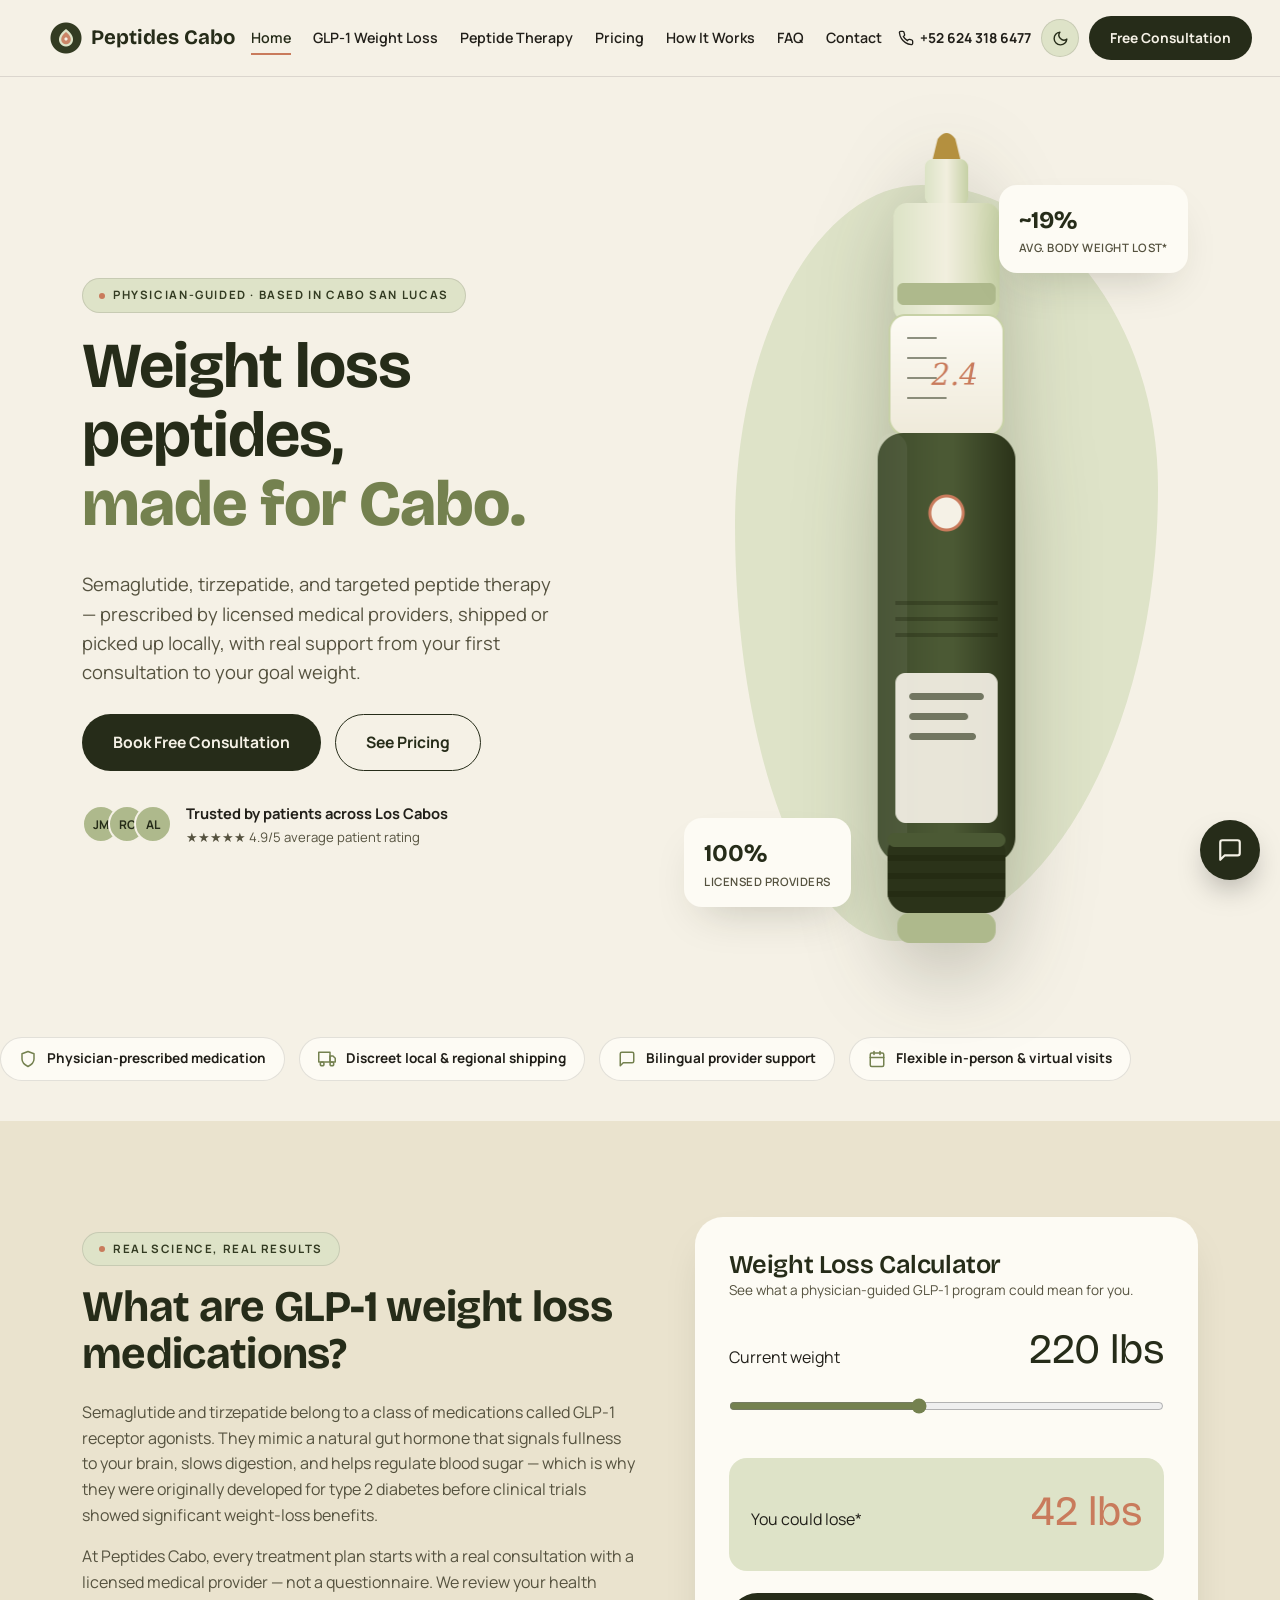
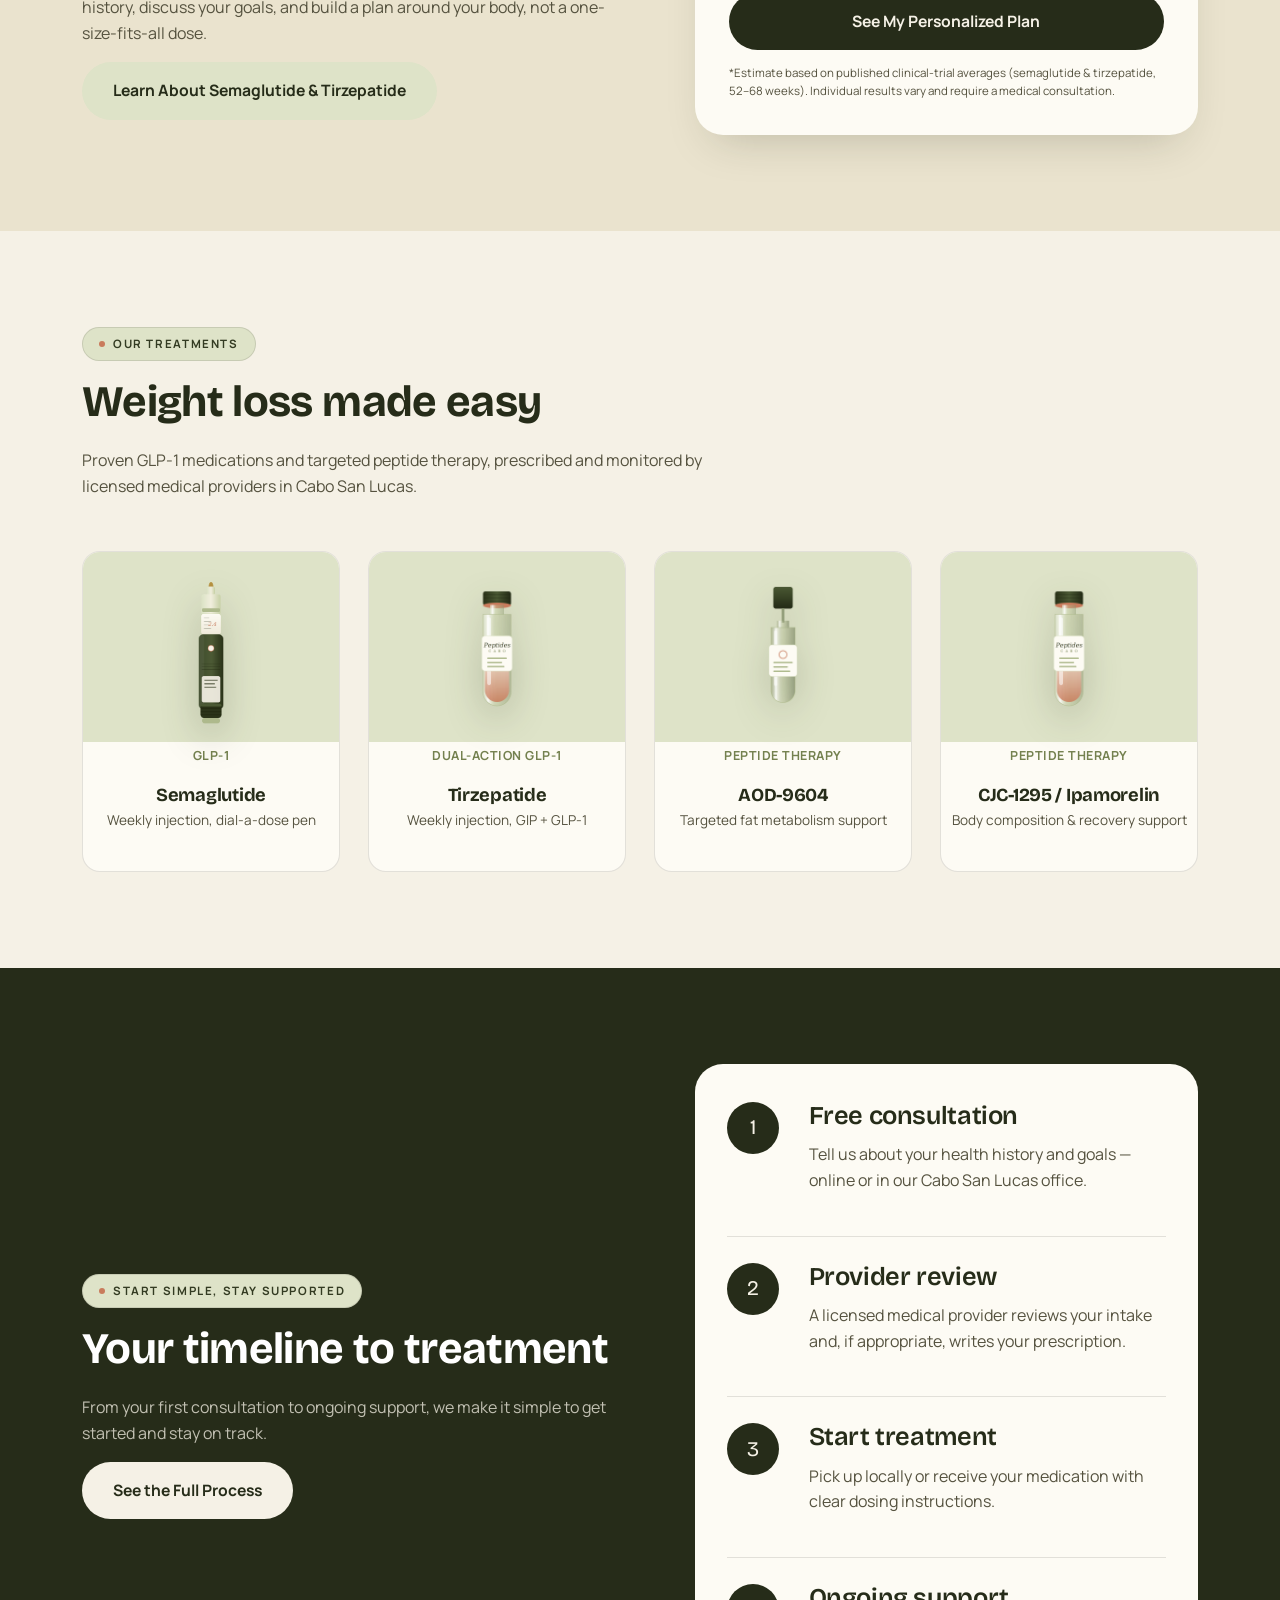
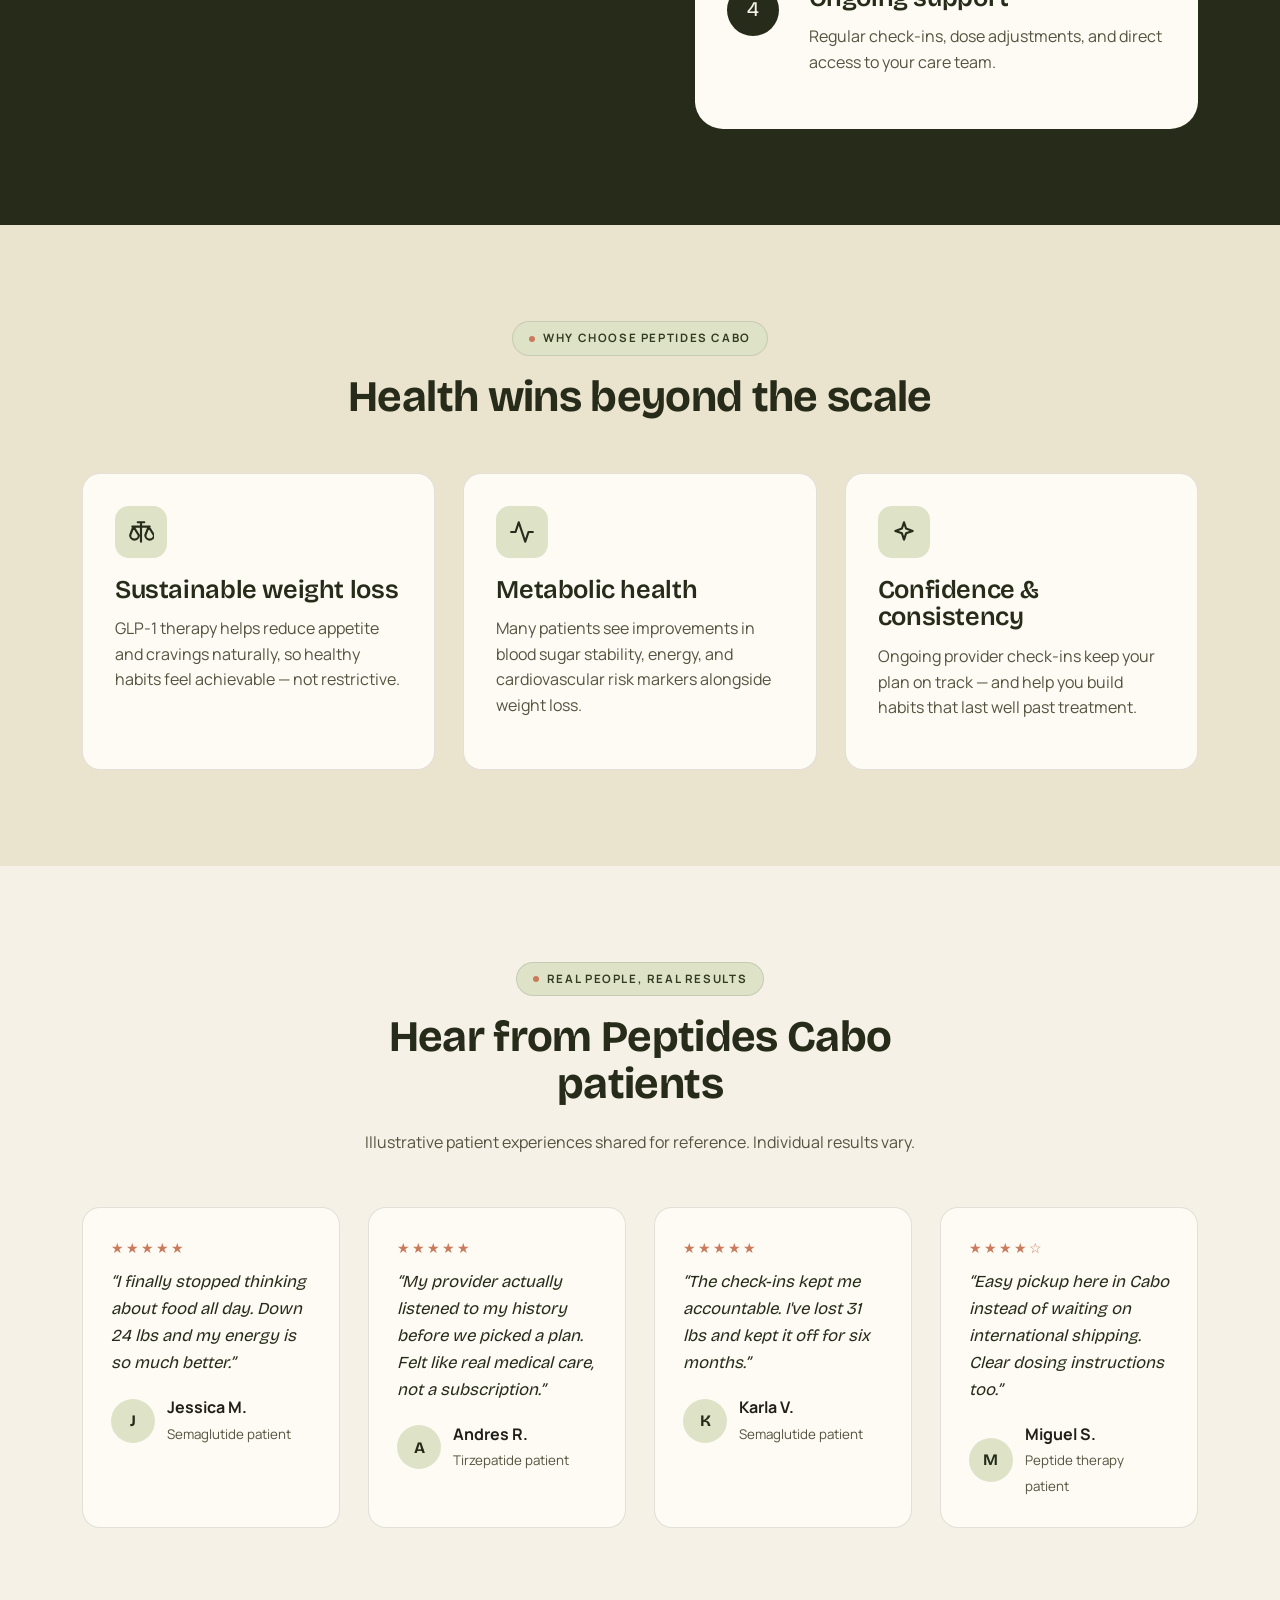
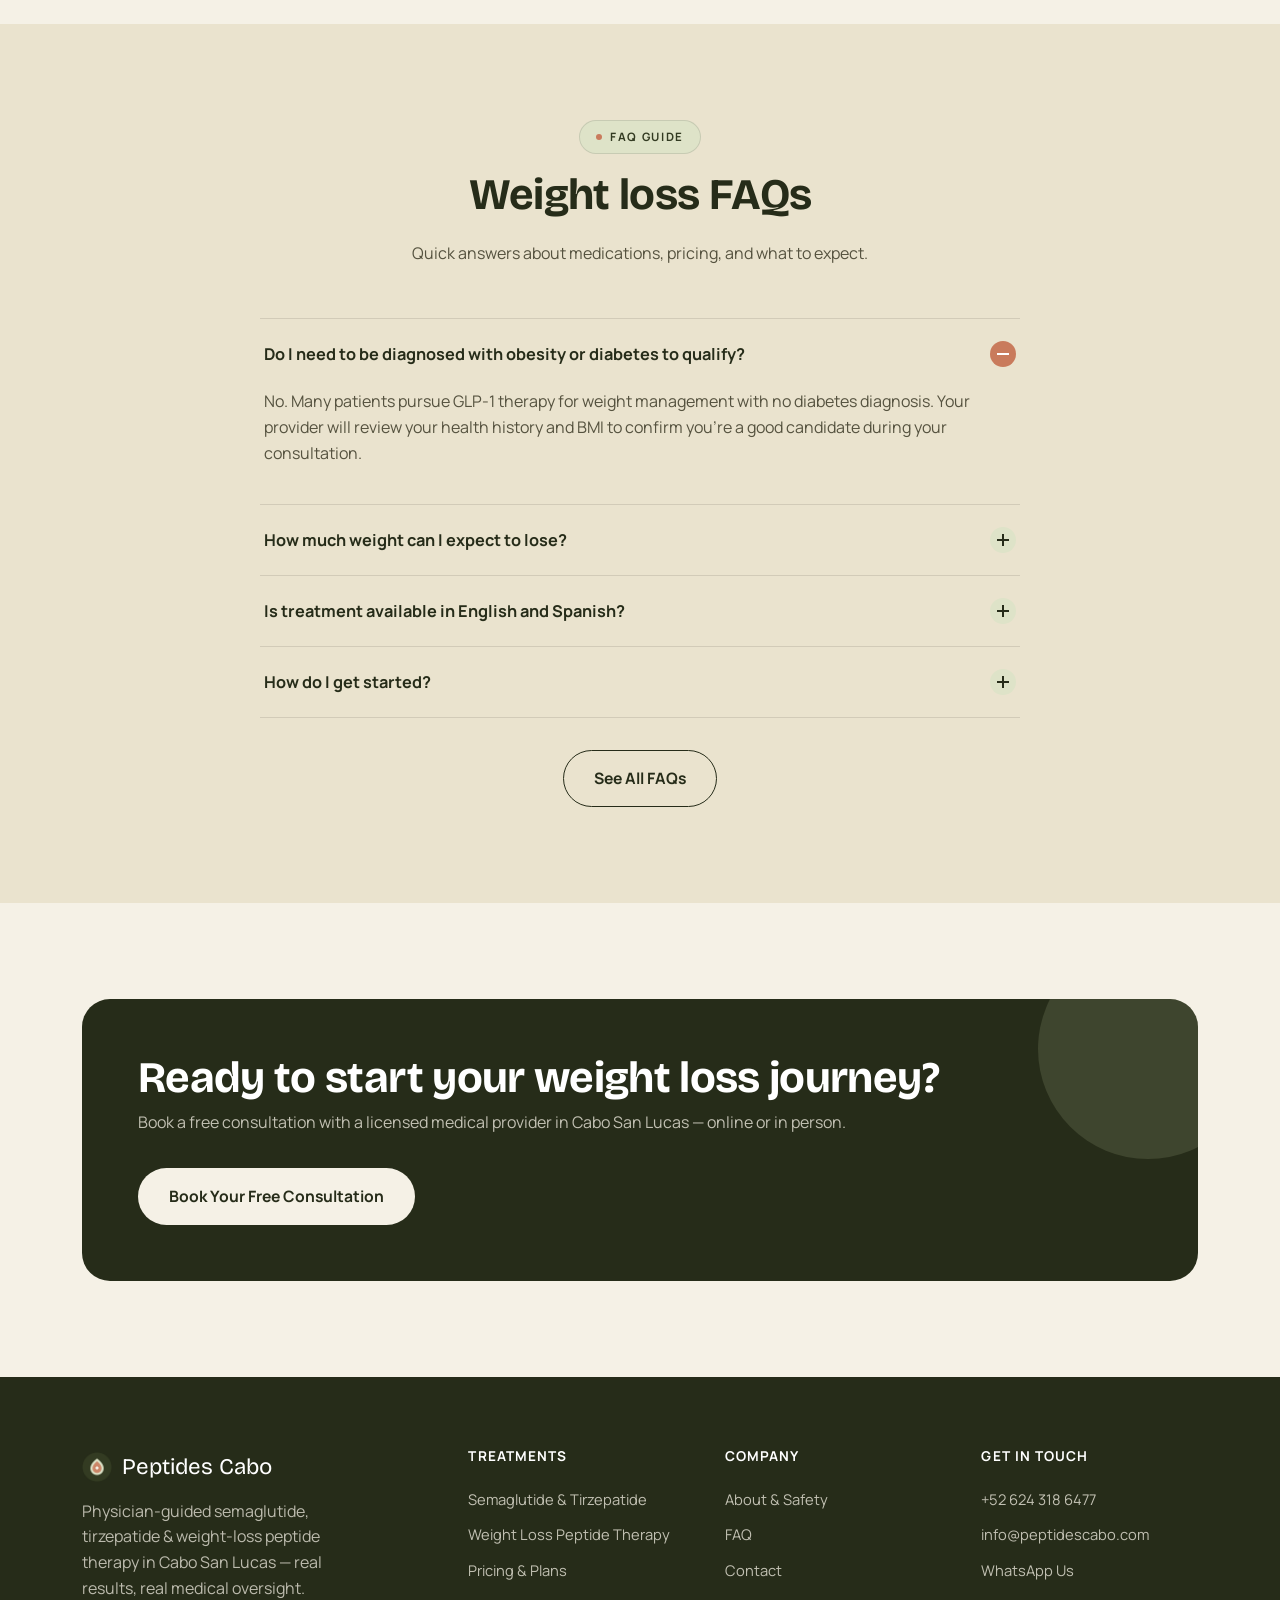
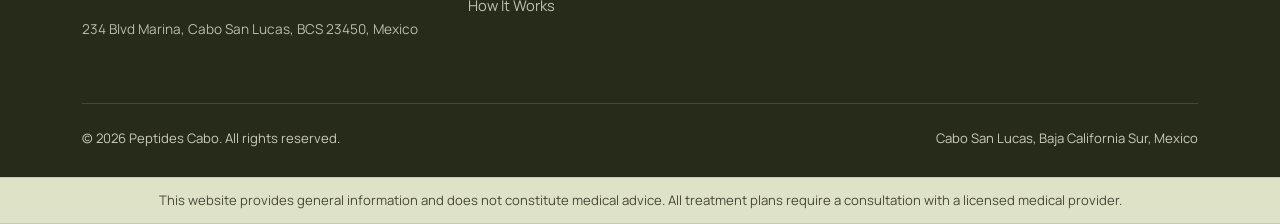
==== index.html @ 421dc3dc "Add static copy of peptidescabo.com Co-Authored-By: Claude Sonnet 5.5 <noreply@anthropic.com>" ====
<!DOCTYPE html>
<html lang="en">
<head>
<meta charset="UTF-8">
<meta name="viewport" content="width=device-width, initial-scale=1.0">
<script>(function(){try{var t=localStorage.getItem('pc-theme');if(!t){t=window.matchMedia('(prefers-color-scheme: dark)').matches?'dark':'light';}document.documentElement.setAttribute('data-theme',t);}catch(e){}})();</script>
<title>Semaglutide & Peptide Weight Loss in Cabo San Lucas | Peptides Cabo</title>
<meta name="description" content="Physician-guided semaglutide, tirzepatide & weight-loss peptide therapy in Cabo San Lucas, Mexico. Free consultation, licensed providers, local support.">
<link rel="canonical" href="https://peptidescabo.com/">
<meta name="robots" content="index, follow, max-image-preview:large">
<meta name="geo.region" content="MX-BCS">
<meta name="geo.placename" content="Cabo San Lucas">

<meta property="og:type" content="website">
<meta property="og:title" content="Semaglutide & Peptide Weight Loss in Cabo San Lucas | Peptides Cabo">
<meta property="og:description" content="Physician-guided semaglutide, tirzepatide & weight-loss peptide therapy in Cabo San Lucas, Mexico. Free consultation, licensed providers, local support.">
<meta property="og:url" content="https://peptidescabo.com/">
<meta property="og:site_name" content="Peptides Cabo">
<meta property="og:image" content="https://peptidescabo.com/assets/img/pen-semaglutide.png">
<meta property="og:locale" content="en_US">
<meta name="twitter:card" content="summary_large_image">
<meta name="twitter:title" content="Semaglutide & Peptide Weight Loss in Cabo San Lucas | Peptides Cabo">
<meta name="twitter:description" content="Physician-guided semaglutide, tirzepatide & weight-loss peptide therapy in Cabo San Lucas, Mexico. Free consultation, licensed providers, local support.">
<meta name="twitter:image" content="https://peptidescabo.com/assets/img/pen-semaglutide.png">

<link rel="icon" type="image/svg+xml" href="assets/img/favicon.svg">
<link rel="icon" type="image/png" sizes="32x32" href="assets/img/favicon-32.png">
<link rel="apple-touch-icon" href="assets/img/apple-touch-icon.png">
<link rel="manifest" href="site.webmanifest">

<link rel="preconnect" href="https://fonts.googleapis.com">
<link rel="preconnect" href="https://fonts.gstatic.com" crossorigin>
<link rel="stylesheet" href="assets/css/style.css">

<script type="application/ld+json">{
    "@context": "https://schema.org",
    "@type": "MedicalBusiness",
    "@id": "https://peptidescabo.com/#business",
    "name": "Peptides Cabo",
    "alternateName": "Peptides Cabo Weight Loss Clinic",
    "description": "Physician-guided semaglutide, tirzepatide and weight-loss peptide therapy in Cabo San Lucas, Baja California Sur, Mexico.",
    "url": "https://peptidescabo.com/",
    "logo": "https://peptidescabo.com/assets/img/logo-mark.png",
    "image": "https://peptidescabo.com/assets/img/logo-mark.png",
    "telephone": "+526243186477",
    "email": "info@peptidescabo.com",
    "priceRange": "$$",
    "medicalSpecialty": "Bariatrics",
    "address": {
      "@type": "PostalAddress",
      "streetAddress": "234 Blvd Marina",
      "addressLocality": "Cabo San Lucas",
      "addressRegion": "BCS",
      "postalCode": "23450",
      "addressCountry": "MX"
    },
    "areaServed": [
      {"@type":"City","name":"Cabo San Lucas"},
      {"@type":"City","name":"San José del Cabo"},
      {"@type":"AdministrativeArea","name":"Los Cabos"},
      {"@type":"AdministrativeArea","name":"Baja California Sur"}
    ],
    "openingHoursSpecification": [{
      "@type": "OpeningHoursSpecification",
      "dayOfWeek": ["Monday","Tuesday","Wednesday","Thursday","Friday"],
      "opens": "09:00",
      "closes": "18:00"
    },{
      "@type": "OpeningHoursSpecification",
      "dayOfWeek": ["Saturday"],
      "opens": "09:00",
      "closes": "14:00"
    }]
  }</script>
<script type="application/ld+json">{"@context":"https://schema.org","@type":"BreadcrumbList","itemListElement":[{"@type":"ListItem","position":1,"name":"Home","item":"https://peptidescabo.com/"}]}</script>
<noscript><style>.reveal{opacity:1 !important; transform:none !important;}</style></noscript>
</head>
<body>
<header class="nav">
  <div class="container nav-row">
    <a href="index.html" class="brand">
      <img src="assets/img/logo-mark.png" alt="Peptides Cabo logo" class="brand-mark">
      Peptides Cabo
    </a>
    <nav class="nav-links" id="navLinks">
      <a href="index.html" class="active">Home</a>
<a href="semaglutide-tirzepatide.html">GLP-1 Weight Loss</a>
<a href="peptide-therapy.html">Peptide Therapy</a>
<a href="pricing.html">Pricing</a>
<a href="how-it-works.html">How It Works</a>
<a href="faq.html">FAQ</a>
<a href="contact.html">Contact</a>
      <a href="contact.html" class="btn btn-primary nav-links-cta">Free Consultation</a>
    </nav>
    <div class="nav-cta">
      <a href="tel:+526243186477" class="nav-phone">
        <svg width="16" height="16" viewBox="0 0 24 24" fill="none" stroke="currentColor" stroke-width="2"><path d="M22 16.92v3a2 2 0 0 1-2.18 2 19.79 19.79 0 0 1-8.63-3.07 19.5 19.5 0 0 1-6-6 19.79 19.79 0 0 1-3.07-8.67A2 2 0 0 1 4.11 2h3a2 2 0 0 1 2 1.72c.127.96.361 1.903.7 2.81a2 2 0 0 1-.45 2.11L8.09 9.91a16 16 0 0 0 6 6l1.27-1.27a2 2 0 0 1 2.11-.45c.907.339 1.85.573 2.81.7A2 2 0 0 1 22 16.92z"/></svg>
        <span class="nav-phone-text">+52 624 318 6477</span>
      </a>
      <button class="theme-toggle" id="themeToggle" aria-label="Toggle dark mode" type="button">
        <svg class="icon-moon" viewBox="0 0 24 24" fill="none" stroke="currentColor" stroke-width="2" stroke-linecap="round" stroke-linejoin="round"><path d="M21 12.79A9 9 0 1 1 11.21 3 7 7 0 0 0 21 12.79z"/></svg>
        <svg class="icon-sun" viewBox="0 0 24 24" fill="none" stroke="currentColor" stroke-width="2" stroke-linecap="round" stroke-linejoin="round"><circle cx="12" cy="12" r="4"/><path d="M12 2v2M12 20v2M4.93 4.93l1.41 1.41M17.66 17.66l1.41 1.41M2 12h2M20 12h2M6.34 17.66l-1.41 1.41M19.07 4.93l-1.41 1.41"/></svg>
      </button>
      <a href="contact.html" class="btn btn-primary btn-sm">Free Consultation</a>
      <button class="nav-toggle" id="navToggle" aria-label="Toggle menu">
        <svg viewBox="0 0 24 24" fill="none" stroke="currentColor" stroke-width="2"><line x1="4" y1="7" x2="20" y2="7"/><line x1="4" y1="12" x2="20" y2="12"/><line x1="4" y1="17" x2="20" y2="17"/></svg>
      </button>
    </div>
  </div>
</header>
<main>

<section class="hero">
  <div class="container hero-grid">
    <div class="hero-copy reveal in">
      <span class="eyebrow">Physician-Guided &middot; Based in Cabo San Lucas</span>
      <h1>Weight loss peptides,<br><span class="italic-accent">made for Cabo.</span></h1>
      <p class="lead">Semaglutide, tirzepatide, and targeted peptide therapy — prescribed by licensed medical providers, shipped or picked up locally, with real support from your first consultation to your goal weight.</p>
      <div class="hero-ctas">
        <a href="contact.html" class="btn btn-primary">Book Free Consultation</a>
        <a href="pricing.html" class="btn btn-outline">See Pricing</a>
      </div>
      <div class="hero-trust">
        <div class="avatar-stack">
          <span>JM</span><span>RC</span><span>AL</span>
        </div>
        <div>
          <strong>Trusted by patients across Los Cabos</strong>
          <small>★★★★★ 4.9/5 average patient rating</small>
        </div>
      </div>
    </div>
    <div class="hero-visual reveal in">
      <div class="blob"></div>
      <img src="assets/img/pen-semaglutide.png" alt="Semaglutide injection pen prescribed by Peptides Cabo in Cabo San Lucas" width="420" height="860">
      <div class="floating-card card-a">
        <div>
          <div class="fc-num">~19%</div>
          <div class="fc-label">Avg. Body Weight Lost*</div>
        </div>
      </div>
      <div class="floating-card card-b">
        <div>
          <div class="fc-num">100%</div>
          <div class="fc-label">Licensed Providers</div>
        </div>
      </div>
    </div>
  </div>
  <div class="badge-row"><div class="badge-chip"><svg viewBox="0 0 24 24" fill="none" stroke="currentColor" stroke-width="2" stroke-linecap="round" stroke-linejoin="round"><path d="M12 22s8-4 8-10V5l-8-3-8 3v7c0 6 8 10 8 10z"/></svg><span>Physician-prescribed medication</span></div>
<div class="badge-chip"><svg viewBox="0 0 24 24" fill="none" stroke="currentColor" stroke-width="2" stroke-linecap="round" stroke-linejoin="round"><rect x="1" y="3" width="15" height="13"/><path d="M16 8h4l3 3v5h-7V8z"/><circle cx="5.5" cy="18.5" r="2.5"/><circle cx="18.5" cy="18.5" r="2.5"/></svg><span>Discreet local &amp; regional shipping</span></div>
<div class="badge-chip"><svg viewBox="0 0 24 24" fill="none" stroke="currentColor" stroke-width="2" stroke-linecap="round" stroke-linejoin="round"><path d="M21 15a2 2 0 0 1-2 2H7l-4 4V5a2 2 0 0 1 2-2h14a2 2 0 0 1 2 2z"/></svg><span>Bilingual provider support</span></div>
<div class="badge-chip"><svg viewBox="0 0 24 24" fill="none" stroke="currentColor" stroke-width="2" stroke-linecap="round" stroke-linejoin="round"><rect x="3" y="4" width="18" height="18" rx="2"/><line x1="16" y1="2" x2="16" y2="6"/><line x1="8" y1="2" x2="8" y2="6"/><line x1="3" y1="10" x2="21" y2="10"/></svg><span>Flexible in-person &amp; virtual visits</span></div></div>
</section>

<section class="section-pad section-alt">
  <div class="container hero-grid">
    <div class="reveal">
      <span class="eyebrow">Real Science, Real Results</span>
      <h2>What are GLP-1 weight loss medications?</h2>
      <p>Semaglutide and tirzepatide belong to a class of medications called GLP-1 receptor agonists. They mimic a natural gut hormone that signals fullness to your brain, slows digestion, and helps regulate blood sugar — which is why they were originally developed for type 2 diabetes before clinical trials showed significant weight-loss benefits.</p>
      <p>At Peptides Cabo, every treatment plan starts with a real consultation with a licensed medical provider — not a questionnaire. We review your health history, discuss your goals, and build a plan around your body, not a one-size-fits-all dose.</p>
      <a href="semaglutide-tirzepatide.html" class="btn btn-ghost">Learn About Semaglutide &amp; Tirzepatide</a>
    </div>
    <div class="calc-card reveal">
      <h3 style="margin-bottom:2px;">Weight Loss Calculator</h3>
      <p style="font-size:0.85rem;">See what a physician-guided GLP-1 program could mean for you.</p>
      <div class="calc-row"><span>Current weight</span><span class="num"><span id="calcWeightOut">220</span> lbs</span></div>
      <input type="range" id="calcWeight" min="120" max="350" value="220">
      <div class="calc-result">
        <div class="calc-row"><span>You could lose*</span><span class="num"><span id="calcLossOut">42</span> lbs</span></div>
      </div>
      <a href="contact.html" class="btn btn-primary btn-block">See My Personalized Plan</a>
      <p style="font-size:0.72rem; margin-top:14px; margin-bottom:0;">*Estimate based on published clinical-trial averages (semaglutide &amp; tirzepatide, 52&ndash;68 weeks). Individual results vary and require a medical consultation.</p>
    </div>
  </div>
</section>

<section class="section-pad">
  <div class="container">
    <div class="section-head reveal">
      <span class="eyebrow">Our Treatments</span>
      <h2>Weight loss made easy</h2>
      <p>Proven GLP-1 medications and targeted peptide therapy, prescribed and monitored by licensed medical providers in Cabo San Lucas.</p>
    </div>
    <div class="grid grid-4">
      <a href="semaglutide-tirzepatide.html" class="product-card reveal">
        <div class="product-img"><img src="assets/img/pen-semaglutide.png" alt="Semaglutide pen" width="180" height="380"></div>
        <span class="pc-tag">GLP-1</span>
        <h4>Semaglutide</h4>
        <p style="font-size:0.85rem;">Weekly injection, dial-a-dose pen</p>
      </a>
      <a href="semaglutide-tirzepatide.html" class="product-card reveal">
        <div class="product-img"><img src="assets/img/vial-peptide.png" alt="Tirzepatide vial" width="180" height="380"></div>
        <span class="pc-tag">Dual-Action GLP-1</span>
        <h4>Tirzepatide</h4>
        <p style="font-size:0.85rem;">Weekly injection, GIP + GLP-1</p>
      </a>
      <a href="peptide-therapy.html" class="product-card reveal">
        <div class="product-img"><img src="assets/img/dropper-peptide.png" alt="AOD-9604 peptide vial" width="170" height="360"></div>
        <span class="pc-tag">Peptide Therapy</span>
        <h4>AOD-9604</h4>
        <p style="font-size:0.85rem;">Targeted fat metabolism support</p>
      </a>
      <a href="peptide-therapy.html" class="product-card reveal">
        <div class="product-img"><img src="assets/img/vial-peptide.png" alt="CJC-1295 and Ipamorelin peptide blend vial" width="180" height="380"></div>
        <span class="pc-tag">Peptide Therapy</span>
        <h4>CJC-1295 / Ipamorelin</h4>
        <p style="font-size:0.85rem;">Body composition &amp; recovery support</p>
      </a>
    </div>
  </div>
</section>

<section class="section-pad section-dark">
  <div class="container hero-grid">
    <div class="reveal">
      <span class="eyebrow">Start Simple, Stay Supported</span>
      <h2>Your timeline to treatment</h2>
      <p>From your first consultation to ongoing support, we make it simple to get started and stay on track.</p>
      <a href="how-it-works.html" class="btn btn-light">See the Full Process</a>
    </div>
    <div class="timeline reveal" style="background:var(--paper); border-radius: var(--radius-l); padding: 12px 32px;">
      <div class="tl-step"><div class="tl-num">1</div><div><h3>Free consultation</h3><p>Tell us about your health history and goals — online or in our Cabo San Lucas office.</p></div></div>
      <div class="tl-step"><div class="tl-num">2</div><div><h3>Provider review</h3><p>A licensed medical provider reviews your intake and, if appropriate, writes your prescription.</p></div></div>
      <div class="tl-step"><div class="tl-num">3</div><div><h3>Start treatment</h3><p>Pick up locally or receive your medication with clear dosing instructions.</p></div></div>
      <div class="tl-step"><div class="tl-num">4</div><div><h3>Ongoing support</h3><p>Regular check-ins, dose adjustments, and direct access to your care team.</p></div></div>
    </div>
  </div>
</section>

<section class="section-pad section-alt">
  <div class="container">
    <div class="section-head center reveal" style="margin-left:auto;margin-right:auto;">
      <span class="eyebrow">Why Choose Peptides Cabo</span>
      <h2>Health wins beyond the scale</h2>
    </div>
    <div class="grid grid-3">
      <div class="card reveal">
        <div class="icon-tile"><svg viewBox="0 0 24 24" fill="none" stroke="currentColor" stroke-width="2" stroke-linecap="round" stroke-linejoin="round"><path d="M12 3v18M5 7l-3 8a4 4 0 0 0 8 0zM19 7l-3 8a4 4 0 0 0 8 0zM4 7h16M9 3h6"/></svg></div>
        <h3>Sustainable weight loss</h3>
        <p>GLP-1 therapy helps reduce appetite and cravings naturally, so healthy habits feel achievable — not restrictive.</p>
      </div>
      <div class="card reveal">
        <div class="icon-tile"><svg viewBox="0 0 24 24" fill="none" stroke="currentColor" stroke-width="2" stroke-linecap="round" stroke-linejoin="round"><polyline points="22 12 18 12 15 21 9 3 6 12 2 12"/></svg></div>
        <h3>Metabolic health</h3>
        <p>Many patients see improvements in blood sugar stability, energy, and cardiovascular risk markers alongside weight loss.</p>
      </div>
      <div class="card reveal">
        <div class="icon-tile"><svg viewBox="0 0 24 24" fill="none" stroke="currentColor" stroke-width="2" stroke-linecap="round" stroke-linejoin="round"><path d="M12 3l1.9 5.8L20 11l-6.1 2.2L12 19l-1.9-5.8L4 11l6.1-2.2L12 3z"/></svg></div>
        <h3>Confidence &amp; consistency</h3>
        <p>Ongoing provider check-ins keep your plan on track — and help you build habits that last well past treatment.</p>
      </div>
    </div>
  </div>
</section>

<section class="section-pad">
  <div class="container">
    <div class="section-head center reveal" style="margin-left:auto;margin-right:auto;">
      <span class="eyebrow">Real People, Real Results</span>
      <h2>Hear from Peptides Cabo patients</h2>
      <p>Illustrative patient experiences shared for reference. Individual results vary.</p>
    </div>
    <div class="grid grid-4">
      <div class="testi-card reveal">
      <div class="stars">★★★★★</div>
      <p class="testi-quote">&ldquo;I finally stopped thinking about food all day. Down 24 lbs and my energy is so much better.&rdquo;</p>
      <div class="testi-person">
        <div class="testi-avatar">J</div>
        <div><strong>Jessica M.</strong><br><small style="color:var(--text-muted);">Semaglutide patient</small></div>
      </div>
    </div>
      <div class="testi-card reveal">
      <div class="stars">★★★★★</div>
      <p class="testi-quote">&ldquo;My provider actually listened to my history before we picked a plan. Felt like real medical care, not a subscription.&rdquo;</p>
      <div class="testi-person">
        <div class="testi-avatar">A</div>
        <div><strong>Andres R.</strong><br><small style="color:var(--text-muted);">Tirzepatide patient</small></div>
      </div>
    </div>
      <div class="testi-card reveal">
      <div class="stars">★★★★★</div>
      <p class="testi-quote">&ldquo;The check-ins kept me accountable. I've lost 31 lbs and kept it off for six months.&rdquo;</p>
      <div class="testi-person">
        <div class="testi-avatar">K</div>
        <div><strong>Karla V.</strong><br><small style="color:var(--text-muted);">Semaglutide patient</small></div>
      </div>
    </div>
      <div class="testi-card reveal">
      <div class="stars">★★★★☆</div>
      <p class="testi-quote">&ldquo;Easy pickup here in Cabo instead of waiting on international shipping. Clear dosing instructions too.&rdquo;</p>
      <div class="testi-person">
        <div class="testi-avatar">M</div>
        <div><strong>Miguel S.</strong><br><small style="color:var(--text-muted);">Peptide therapy patient</small></div>
      </div>
    </div>
    </div>
  </div>
</section>

<section class="section-pad section-alt">
  <div class="container">
    <div class="section-head center reveal" style="margin-left:auto;margin-right:auto;">
      <span class="eyebrow">FAQ Guide</span>
      <h2>Weight loss FAQs</h2>
      <p>Quick answers about medications, pricing, and what to expect.</p>
    </div>
    <div style="max-width:760px;margin:0 auto;">
      <div class="faq-accordion">
<div class="accordion-item open">
      <button class="accordion-q"><span>Do I need to be diagnosed with obesity or diabetes to qualify?</span><span class="plus"></span></button>
      <div class="accordion-a"><div class="accordion-a-inner"><p>No. Many patients pursue GLP-1 therapy for weight management with no diabetes diagnosis. Your provider will review your health history and BMI to confirm you're a good candidate during your consultation.</p></div></div>
    </div>
<div class="accordion-item">
      <button class="accordion-q"><span>How much weight can I expect to lose?</span><span class="plus"></span></button>
      <div class="accordion-a"><div class="accordion-a-inner"><p>Published clinical trials show average losses of roughly 15% of body weight with semaglutide and up to 20% with tirzepatide over 52&ndash;68 weeks, though individual results vary based on dose, adherence, and lifestyle.</p></div></div>
    </div>
<div class="accordion-item">
      <button class="accordion-q"><span>Is treatment available in English and Spanish?</span><span class="plus"></span></button>
      <div class="accordion-a"><div class="accordion-a-inner"><p>Yes, our providers and care team support patients in both English and Spanish.</p></div></div>
    </div>
<div class="accordion-item">
      <button class="accordion-q"><span>How do I get started?</span><span class="plus"></span></button>
      <div class="accordion-a"><div class="accordion-a-inner"><p>Book a free consultation online or by phone. We'll review your health history, answer your questions, and, if appropriate, get your first prescription started.</p></div></div>
    </div>
</div>
      <div style="text-align:center;margin-top:32px;">
        <a href="faq.html" class="btn btn-outline">See All FAQs</a>
      </div>
    </div>
  </div>
</section>

<section class="section-pad">
  <div class="container">
    <div class="cta-banner reveal">
      <div>
        <h2>Ready to start your weight loss journey?</h2>
        <p>Book a free consultation with a licensed medical provider in Cabo San Lucas — online or in person.</p>
      </div>
      <a href="contact.html" class="btn btn-light">Book Your Free Consultation</a>
    </div>
  </div>
</section>

</main>
<footer class="footer">
  <div class="container">
    <div class="footer-grid">
      <div>
        <div class="footer-brand">
          <img src="assets/img/logo-mark.png" alt="" class="brand-mark" style="width:30px;height:30px;">
          Peptides Cabo
        </div>
        <p style="max-width:280px;">Physician-guided semaglutide, tirzepatide &amp; weight-loss peptide therapy in Cabo San Lucas — real results, real medical oversight.</p>
        <p style="font-size:0.85rem; margin-top:18px;">234 Blvd Marina, Cabo San Lucas, BCS 23450, Mexico</p>
      </div>
      <div>
        <h4>Treatments</h4>
        <a href="semaglutide-tirzepatide.html">Semaglutide &amp; Tirzepatide</a>
        <a href="peptide-therapy.html">Weight Loss Peptide Therapy</a>
        <a href="pricing.html">Pricing &amp; Plans</a>
        <a href="how-it-works.html">How It Works</a>
      </div>
      <div>
        <h4>Company</h4>
        <a href="about.html">About &amp; Safety</a>
        <a href="faq.html">FAQ</a>
        <a href="contact.html">Contact</a>
      </div>
      <div>
        <h4>Get in Touch</h4>
        <a href="tel:+526243186477">+52 624 318 6477</a>
        <a href="mailto:info@peptidescabo.com">info@peptidescabo.com</a>
        <a href="https://wa.me/526243186477?text=Hi%20Peptides%20Cabo%2C%20I%27d%20like%20to%20book%20a%20free%20consultation." target="_blank" rel="noopener">WhatsApp Us</a>
      </div>
    </div>
    <div class="footer-bottom">
      <span>&copy; 2026 Peptides Cabo. All rights reserved.</span>
      <span>Cabo San Lucas, Baja California Sur, Mexico</span>
    </div>
  </div>
</footer>
<div class="disclaimer-strip">
  <div class="container">This website provides general information and does not constitute medical advice. All treatment plans require a consultation with a licensed medical provider.</div>
</div>
<div id="pcChatbot" class="chatbot">
  <button id="chatbotBubble" class="chatbot-bubble" aria-label="Open chat assistant" type="button">
    <svg class="cb-icon-chat" viewBox="0 0 24 24" fill="none" stroke="currentColor" stroke-width="2" stroke-linecap="round" stroke-linejoin="round"><path d="M21 15a2 2 0 0 1-2 2H7l-4 4V5a2 2 0 0 1 2-2h14a2 2 0 0 1 2 2z"/></svg>
    <svg class="cb-icon-close" viewBox="0 0 24 24" fill="none" stroke="currentColor" stroke-width="2" stroke-linecap="round" stroke-linejoin="round"><line x1="18" y1="6" x2="6" y2="18"/><line x1="6" y1="6" x2="18" y2="18"/></svg>
  </button>
  <div class="chatbot-panel" id="chatbotPanel">
    <div class="chatbot-header">
      <img src="assets/img/logo-mark.png" alt="" class="chatbot-avatar">
      <div>
        <strong>Peptides Cabo Assistant</strong>
        <small>Usually answers instantly</small>
      </div>
    </div>
    <div class="chatbot-messages" id="chatbotMessages"></div>
    <div class="chatbot-suggestions" id="chatbotSuggestions"></div>
    <form class="chatbot-input-row" id="chatbotForm">
      <input type="text" id="chatbotInput" placeholder="Ask about pricing, safety, how it works..." autocomplete="off">
      <button type="submit" aria-label="Send">
        <svg viewBox="0 0 24 24" fill="none" stroke="currentColor" stroke-width="2" stroke-linecap="round" stroke-linejoin="round"><line x1="22" y1="2" x2="11" y2="13"/><polygon points="22 2 15 22 11 13 2 9 22 2"/></svg>
      </button>
    </form>
    <div class="chatbot-footnote">Answers are general information, not medical advice. <a href="contact.html">Book a consultation</a> for personalized guidance.</div>
  </div>
</div>
<script>
document.addEventListener('DOMContentLoaded', function () {
  var toggle = document.getElementById('navToggle');
  var links = document.getElementById('navLinks');
  if (toggle) {
    toggle.addEventListener('click', function () { links.classList.toggle('open'); });
  }
  var themeBtn = document.getElementById('themeToggle');
  if (themeBtn) {
    themeBtn.addEventListener('click', function () {
      var root = document.documentElement;
      var current = root.getAttribute('data-theme') === 'dark' ? 'dark' : 'light';
      var next = current === 'dark' ? 'light' : 'dark';
      root.setAttribute('data-theme', next);
      try { localStorage.setItem('pc-theme', next); } catch (e) {}
    });
  }
  document.querySelectorAll('.accordion-item').forEach(function (item) {
    var q = item.querySelector('.accordion-q');
    q.addEventListener('click', function () {
      var wasOpen = item.classList.contains('open');
      document.querySelectorAll('.accordion-item.open').forEach(function (o) {
        if (o !== item) o.classList.remove('open');
      });
      item.classList.toggle('open', !wasOpen);
    });
  });
  var sliderWeight = document.getElementById('calcWeight');
  var sliderGoal = document.getElementById('calcGoalOut');
  if (sliderWeight) {
    var out = document.getElementById('calcWeightOut');
    var lossOut = document.getElementById('calcLossOut');
    var update = function () {
      var w = parseInt(sliderWeight.value, 10);
      out.textContent = w;
      lossOut.textContent = Math.round(w * 0.19);
    };
    sliderWeight.addEventListener('input', update);
    update();
  }
  var form = document.getElementById('contactForm');
  if (form) {
    form.addEventListener('submit', function (e) {
      e.preventDefault();
      var name = form.querySelector('#cf-name').value;
      var email = form.querySelector('#cf-email').value;
      var phone = form.querySelector('#cf-phone').value;
      var interest = form.querySelector('#cf-interest').value;
      var msg = form.querySelector('#cf-message').value;
      var subject = encodeURIComponent('New consultation request — ' + name);
      var body = encodeURIComponent(
        'Name: ' + name + '\n' +
        'Email: ' + email + '\n' +
        'Phone: ' + phone + '\n' +
        'Interested in: ' + interest + '\n\n' +
        'Message:\n' + msg
      );
      window.location.href = 'mailto:info@peptidescabo.com?subject=' + subject + '&body=' + body;
    });
  }
  requestAnimationFrame(function () {
    setTimeout(function () { document.body.classList.add('ready'); }, 60);
  });
});
</script>
<script src="assets/js/faq-data.js"></script>
<script src="assets/js/chatbot.js"></script>
</body>
</html>
---- assets/css/style.css ----
/* ==========================================================================
   Peptides Cabo — Design System
   Editorial wellness aesthetic: cream + deep olive, all-sans grotesque type
   ========================================================================== */

@import url('https://fonts.googleapis.com/css2?family=Bricolage+Grotesque:opsz,wght@12..96,400;12..96,500;12..96,600;12..96,700;12..96,800&family=Manrope:wght@400;500;600;700;800&display=swap');

:root{
  /* palette (brand constants — do not flip with theme) */
  --cream:        #F5F1E6;
  --cream-dark:   #EAE3CE;
  --paper:        #FDFBF4;
  --forest:       #333B22;
  --forest-deep:  #262C19;
  --sage:         #74814F;
  --sage-light:   #AEB98C;
  --sage-pale:    #DEE3C8;
  --ink:          #211F19;
  --ink-soft:     #55523F;
  --terracotta:   #C97B5C;
  --terracotta-soft:#F0D9C8;
  --gold:         #B4903F;
  --white:        #FFFFFF;
  --line:         rgba(33,31,25,0.12);

  /* theme-aware tokens (redefined under [data-theme="dark"] below) */
  --bg:           var(--cream);
  --bg-alt:       var(--cream-dark);
  --surface:      var(--paper);
  --text:         var(--ink);
  --text-muted:   var(--ink-soft);
  --heading:      var(--forest-deep);
  --nav-bg:       rgba(245,241,230,0.88);

  /* type */
  --font-display: "Bricolage Grotesque", "Segoe UI", sans-serif;
  --font-body: "Manrope", -apple-system, BlinkMacSystemFont, "Segoe UI", sans-serif;

  /* radius / shadow */
  --radius-s: 10px;
  --radius-m: 18px;
  --radius-l: 28px;
  --shadow-card: 0 20px 45px -20px rgba(38,44,25,0.25);
  --shadow-soft: 0 10px 30px -12px rgba(38,44,25,0.18);

  --container: 1180px;
}

:root[data-theme="dark"]{
  --bg:         #1B2013;
  --bg-alt:     #212715;
  --surface:    #2A3220;
  --text:       #EAE6D6;
  --text-muted: #C1C2AC;
  --heading:    #F2EFE1;
  --line:       rgba(255,255,255,0.12);
  --nav-bg:     rgba(20,24,14,0.86);
  --sage:       #9BAE79;
  --shadow-card: 0 20px 45px -20px rgba(0,0,0,0.6);
  --shadow-soft: 0 10px 30px -12px rgba(0,0,0,0.55);
}

*, *::before, *::after{ box-sizing: border-box; }
html{ scroll-behavior: smooth; }
body{
  margin:0;
  font-family: var(--font-body);
  background: var(--bg);
  transition: background-color .25s ease, color .25s ease;
  color: var(--text);
  line-height: 1.6;
  -webkit-font-smoothing: antialiased;
  overflow-x: hidden;
}
img{ max-width:100%; display:block; }
a{ color: inherit; text-decoration: none; }
ul{ list-style: none; margin:0; padding:0; }
button{ font-family: inherit; }

h1,h2,h3,h4{
  font-family: var(--font-display);
  font-weight: 700;
  color: var(--heading);
  line-height: 1.08;
  margin: 0 0 0.5em;
  letter-spacing: -0.015em;
}
h1{ font-size: clamp(2.4rem, 5vw, 4.2rem); font-weight: 700; }
h2{ font-size: clamp(1.9rem, 3.4vw, 2.9rem); font-weight: 700; }
h3{ font-size: clamp(1.25rem, 2vw, 1.6rem); font-weight: 600; }
p{ margin: 0 0 1em; color: var(--text-muted); }
.italic-accent{ color: var(--sage); font-weight: 800; font-style: normal; }

.eyebrow{
  display:inline-flex; align-items:center; gap:8px;
  font-family: var(--font-body); font-weight:700; font-size:0.72rem;
  letter-spacing: 0.14em; text-transform: uppercase;
  color: var(--forest); background: var(--sage-pale);
  border:1px solid var(--line); padding: 7px 16px; border-radius: 100px;
  margin-bottom: 18px;
}
.eyebrow::before{ content:""; width:6px; height:6px; border-radius:50%; background: var(--terracotta); flex-shrink:0; }

.container{ max-width: var(--container); margin:0 auto; padding: 0 32px; }
section{ position: relative; }
.section-pad{ padding: 96px 0; }
@media (max-width: 720px){ .section-pad{ padding: 64px 0; } .container{ padding: 0 20px; } }

.section-alt{ background: var(--bg-alt); }
.section-dark{ background: var(--forest-deep); color: var(--cream); }
.section-dark p{ color: rgba(245,241,230,0.75); }
.section-dark h2, .section-dark h3{ color: var(--white); }

/* ---------- buttons ---------- */
.btn{
  display:inline-flex; align-items:center; justify-content:center; gap:8px;
  font-family: var(--font-body); font-weight:700; font-size:0.98rem;
  padding: 15px 30px; border-radius: 100px; border:1.5px solid transparent;
  cursor:pointer; transition: transform .25s ease, box-shadow .25s ease, background .25s ease, color .25s ease;
  white-space: nowrap;
}
.btn-primary{ background: var(--forest-deep); color: var(--cream); }
.btn-primary:hover{ background: var(--forest); transform: translateY(-2px); box-shadow: var(--shadow-soft); }
.btn-outline{ background: transparent; border-color: var(--heading); color: var(--heading); }
.btn-outline:hover{ background: var(--heading); color: var(--bg); }
.btn-ghost{ background: var(--sage-pale); color: var(--forest-deep); }
.btn-ghost:hover{ background: var(--sage-light); }
.btn-light{ background: var(--cream); color: var(--forest-deep); }
.btn-light:hover{ transform: translateY(-2px); }
.btn-sm{ padding: 10px 20px; font-size: 0.86rem; }
.btn-block{ width:100%; }

/* ---------- nav ---------- */
.nav{
  position: sticky; top:0; z-index: 100;
  background: var(--nav-bg); backdrop-filter: blur(10px);
  border-bottom: 1px solid var(--line);
}
.nav-row{ display:flex; align-items:center; justify-content:space-between; padding: 16px 0; gap:16px; }
.brand{ display:flex; align-items:center; gap:9px; font-family: var(--font-display); font-size: 1.28rem; font-weight:700; color: var(--heading); white-space:nowrap; flex-shrink:0; }
.brand-mark{ width:32px; height:32px; flex-shrink:0; }
.nav-links{ display:flex; align-items:center; gap:22px; flex-shrink:1; }
.nav-links a{ font-weight:600; font-size:0.89rem; color: var(--text); position:relative; padding: 4px 0; white-space:nowrap; }
.nav-links a::after{ content:""; position:absolute; left:0; right:0; bottom:-2px; height:2px; background: var(--terracotta); transform: scaleX(0); transition: transform .25s ease; transform-origin: left;}
.nav-links a:hover::after, .nav-links a.active::after{ transform: scaleX(1); }
.nav-links a.active{ color: var(--heading); }
.nav-cta{ display:flex; align-items:center; gap:10px; flex-shrink:0; }
.nav-phone{ font-weight:700; font-size:0.86rem; display:flex; align-items:center; gap:6px; white-space:nowrap; }
.theme-toggle{
  display:inline-flex; align-items:center; justify-content:center; width:38px; height:38px; flex-shrink:0;
  background: var(--sage-pale); border:1px solid var(--line); border-radius:50%; cursor:pointer; padding:0; color: var(--forest-deep);
  transition: background .2s ease;
}
.theme-toggle:hover{ background: var(--sage-light); }
.theme-toggle svg{ width:17px; height:17px; }
.theme-toggle .icon-sun{ display:none; }
:root[data-theme="dark"] .theme-toggle .icon-moon{ display:none; }
:root[data-theme="dark"] .theme-toggle .icon-sun{ display:block; }
.nav-toggle{ display:none; background:none; border:none; cursor:pointer; padding:6px; }
.nav-toggle svg{ width:26px; height:26px; }
.nav-links-cta{ display:none; }

@media (max-width: 1240px){
  .nav-phone-text{ display:none; }
}
@media (max-width: 1080px){
  .nav-links{ position:fixed; top:74px; left:0; right:0; bottom:0; height:calc(100vh - 74px); background: var(--bg); flex-direction:column; align-items:flex-start;
    padding: 28px 24px; gap: 22px; transform: translateY(-110%); transition: transform .35s ease; border-top:1px solid var(--line);
    pointer-events: none; z-index: 90; overflow-y:auto; box-sizing:border-box; }
  .nav-links.open{ transform: translateY(0); pointer-events: auto; }
  .nav-toggle{ position:relative; z-index: 95; }
  .nav-phone{ display:none; }
  .nav-toggle{ display:inline-flex; }
  .nav-links-cta{ display:inline-flex; margin-top:8px; }
}

@media (max-width: 460px){
  .nav-cta .btn-primary{ display:none; }
}

/* ---------- hero ---------- */
.hero{ padding: 56px 0 40px; overflow: visible; }
.hero-grid{ display:grid; grid-template-columns: 1.05fr 0.95fr; gap: 56px; align-items:center; }
@media (max-width: 960px){ .hero-grid{ grid-template-columns: 1fr; } }
.hero-copy p.lead{ font-size: 1.15rem; max-width: 480px; }
.hero-ctas{ display:flex; flex-wrap:wrap; gap:14px; margin: 26px 0 30px; }
.hero-trust{ display:flex; align-items:center; gap:14px; }
.avatar-stack{ display:flex; }
.avatar-stack span{ width:38px; height:38px; border-radius:50%; border:2.5px solid var(--cream); background: var(--sage-light); margin-left:-12px; display:flex; align-items:center;justify-content:center; font-size:0.75rem; font-weight:700; color:var(--forest-deep);}
.avatar-stack span:first-child{ margin-left:0; }
.hero-trust small{ display:block; color: var(--text-muted); font-size:0.82rem; }
.hero-trust strong{ font-size:0.92rem; }

.hero-visual{ position:relative; display:flex; align-items:center; justify-content:center; }
.hero-visual .blob{
  position:absolute; inset: 6% 8%; background: var(--sage-pale);
  border-radius: 44% 56% 62% 38% / 45% 40% 60% 55%;
  z-index:0;
}
.hero-visual img{ position:relative; z-index:1; width: 82%; margin:0 auto; filter: drop-shadow(0 30px 40px rgba(38,44,25,0.25)); }
.floating-card{
  position:absolute; z-index:2; background: var(--surface); border-radius: var(--radius-m);
  box-shadow: var(--shadow-card); padding: 16px 20px; display:flex; align-items:center; gap:12px;
  animation: float 5s ease-in-out infinite;
}
.floating-card.card-a{ top: 6%; right: 2%; }
.floating-card.card-b{ bottom: 10%; left: -2%; animation-delay: -2.5s; }
.floating-card .fc-num{ font-family: var(--font-display); font-size:1.5rem; color: var(--heading); font-weight:700; }
.floating-card .fc-label{ font-size:0.72rem; color: var(--text-muted); font-weight:600; text-transform:uppercase; letter-spacing:0.04em; }
@keyframes float{ 0%,100%{ transform: translateY(0);} 50%{ transform: translateY(-14px);} }

.badge-row{ display:flex; flex-wrap:wrap; gap: 14px; margin-top: 44px; }
.badge-chip{ display:flex; align-items:center; gap:10px; background: var(--surface); border:1px solid var(--line); border-radius:100px; padding:10px 18px; font-size:0.85rem; font-weight:700; }
.badge-chip svg{ width:18px; height:18px; color: var(--sage); flex-shrink:0; }

/* ---------- cards / grids ---------- */
.grid{ display:grid; gap: 28px; }
.grid-2{ grid-template-columns: repeat(2,1fr); }
.grid-3{ grid-template-columns: repeat(3,1fr); }
.grid-4{ grid-template-columns: repeat(4,1fr); }
@media (max-width: 900px){ .grid-3, .grid-4{ grid-template-columns: repeat(2,1fr); } }
@media (max-width: 620px){ .grid-2, .grid-3, .grid-4{ grid-template-columns: 1fr; } }

.card{ background: var(--surface); border:1px solid var(--line); border-radius: var(--radius-m); padding: 32px; transition: transform .3s ease, box-shadow .3s ease, background-color .25s ease; }
.card:hover{ transform: translateY(-6px); box-shadow: var(--shadow-card); }
.icon-tile{ width:52px; height:52px; border-radius: 14px; background: var(--sage-pale); display:flex; align-items:center; justify-content:center; margin-bottom:18px; }
.icon-tile svg{ width:26px; height:26px; color: var(--forest-deep); }

.section-head{ max-width: 640px; margin-bottom: 52px; }
.section-head.center{ margin-left:auto; margin-right:auto; text-align:center; }

/* product cards */
.product-card{ background: var(--surface); border-radius: var(--radius-m); border:1px solid var(--line); overflow:hidden; text-align:center; padding-bottom:26px; }
.product-card .product-img{ background: var(--sage-pale); padding: 30px 20px 10px; display:flex; align-items:center; justify-content:center; height: 190px; }
.product-card .product-img img{ height:100%; width:auto; margin:auto; filter: drop-shadow(0 14px 18px rgba(38,44,25,0.22)); }
.product-card h4{ font-family: var(--font-display); font-size:1.15rem; margin: 18px 0 4px; }
.product-card .pc-tag{ font-size:0.78rem; color:var(--sage); font-weight:700; text-transform:uppercase; letter-spacing:0.04em; }

/* stat / calculator */
.calc-card{ background: var(--surface); border-radius: var(--radius-l); box-shadow: var(--shadow-card); padding: 34px; }
.calc-row{ display:flex; align-items:baseline; justify-content:space-between; margin-bottom: 6px; }
.calc-row .num{ font-family: var(--font-display); font-size: 2.6rem; color: var(--heading); }
input[type=range]{ width:100%; accent-color: var(--sage); margin: 10px 0 26px; }
.calc-result{ background: var(--sage-pale); border-radius: var(--radius-m); padding: 20px 22px; margin: 18px 0 22px; }
.calc-result .num{ color: var(--terracotta); }

/* pricing */
.price-card{ background: var(--surface); border-radius: var(--radius-l); border:1px solid var(--line); padding: 40px 32px; position:relative; }
.price-card.featured{ border-color: var(--heading); box-shadow: var(--shadow-card); }
.price-card.featured::before{ content:"Most Popular"; position:absolute; top:-14px; left:50%; transform:translateX(-50%); background: var(--terracotta); color:var(--white); font-size:0.72rem; font-weight:700; padding: 6px 16px; border-radius:100px; letter-spacing:0.04em; }
.price-amount{ font-family: var(--font-display); font-size: 3rem; color: var(--heading); margin: 14px 0 2px; }
.price-amount span{ font-size:1rem; font-family: var(--font-body); color: var(--text-muted); font-weight:600; }
.price-sub{ font-size:0.9rem; color: var(--sage); font-weight:700; margin-bottom:22px; }
.price-list li{ display:flex; gap:10px; padding: 9px 0; border-top:1px solid var(--line); font-size:0.94rem; color:var(--text-muted); }
.price-list li:first-child{ border-top:none; }
.price-list svg{ width:18px; height:18px; color:var(--sage); flex-shrink:0; margin-top:2px; }

/* timeline / how it works */
.timeline{ display:flex; flex-direction:column; gap:0; }
.tl-step{ display:grid; grid-template-columns: 60px 1fr; gap: 22px; padding: 26px 0; border-top:1px solid var(--line); }
.tl-step:first-child{ border-top:none; }
.tl-num{ width:52px; height:52px; border-radius:50%; background: var(--forest-deep); color: var(--cream); display:flex; align-items:center; justify-content:center; font-family: var(--font-display); font-size:1.3rem; flex-shrink:0; }
/* timeline card keeps its own (light) text colors even when nested inside a dark section */
.section-dark .timeline{ background: var(--paper); }
.section-dark .timeline h3{ color: var(--forest-deep); }
.section-dark .timeline p{ color: var(--ink-soft); }

/* testimonials */
.testi-card{ background: var(--surface); border-radius: var(--radius-m); border:1px solid var(--line); padding: 28px; }
.testi-quote{ font-family: var(--font-display); font-size:1.05rem; font-style:italic; color: var(--heading); margin-bottom:18px; }
.testi-person{ display:flex; align-items:center; gap:12px; }
.testi-avatar{ width:44px; height:44px; border-radius:50%; background:var(--sage-pale); display:flex; align-items:center; justify-content:center; font-weight:700; color:var(--forest-deep); font-family: var(--font-display);}
.stars{ color: var(--terracotta); letter-spacing:2px; font-size:0.9rem; margin-bottom:10px; }

/* faq accordion */
.accordion-item{ border-top:1px solid var(--line); }
.accordion-item:last-child{ border-bottom:1px solid var(--line); }
.accordion-q{ width:100%; text-align:left; background:none; border:none; padding: 22px 4px; display:flex; align-items:center; justify-content:space-between; gap:20px; cursor:pointer; font-family: var(--font-body); font-weight:700; font-size:1.02rem; color: var(--heading); }
.accordion-q .plus{ width:26px; height:26px; border-radius:50%; background: var(--sage-pale); flex-shrink:0; position:relative; transition: transform .3s ease, background .3s ease;}
.accordion-q .plus::before, .accordion-q .plus::after{ content:""; position:absolute; background: var(--forest-deep); top:50%; left:50%; }
.accordion-q .plus::before{ width:12px; height:2px; transform:translate(-50%,-50%);}
.accordion-q .plus::after{ width:2px; height:12px; transform:translate(-50%,-50%); transition: opacity .2s ease;}
.accordion-item.open .accordion-q .plus{ background: var(--terracotta); transform: rotate(180deg); }
.accordion-item.open .accordion-q .plus::after{ opacity:0; }
.accordion-item.open .accordion-q .plus::before{ background: var(--white); }
.accordion-a{ max-height:0; overflow:hidden; transition: max-height .35s ease; }
.accordion-a-inner{ padding: 0 4px 22px; max-width: 720px; }
.accordion-item.open .accordion-a{ max-height: 400px; }

/* cta banner */
.cta-banner{ background: var(--forest-deep); border-radius: var(--radius-l); padding: 56px; display:flex; align-items:center; justify-content:space-between; gap:32px; flex-wrap:wrap; color: var(--cream); position: relative; overflow:hidden; }
.cta-banner::after{ content:""; position:absolute; right:-60px; top:-60px; width:220px; height:220px; border-radius:50%; background: rgba(174,185,140,0.18); }
.cta-banner h2{ color:var(--white); margin-bottom:8px; }
.cta-banner p{ color: rgba(245,241,230,0.75); margin:0; }

/* footer */
.footer{ background: var(--forest-deep); color: rgba(245,241,230,0.8); padding: 72px 0 28px; }
.footer p{ color: rgba(245,241,230,0.72); }
.footer h4{ color: var(--white); font-family: var(--font-body); font-size:0.85rem; text-transform:uppercase; letter-spacing:0.08em; margin-bottom:18px; }
.footer a{ display:block; padding: 6px 0; font-size:0.92rem; color: rgba(245,241,230,0.75); }
.footer a:hover{ color: var(--white); }
.footer-grid{ display:grid; grid-template-columns: 1.6fr repeat(3,1fr); gap: 40px; }
@media (max-width: 800px){ .footer-grid{ grid-template-columns: repeat(2,1fr); } }
.footer-brand{ display:flex; align-items:center; gap:10px; font-family: var(--font-display); font-size:1.4rem; color: var(--white); margin-bottom:14px; }
.footer-bottom{ border-top:1px solid rgba(245,241,230,0.15); margin-top:48px; padding-top:24px; display:flex; justify-content:space-between; flex-wrap:wrap; gap:14px; font-size:0.82rem; }
.social-row{ display:flex; gap:12px; margin-top:16px; }
.social-row a{ width:38px; height:38px; border-radius:50%; background: rgba(245,241,230,0.1); display:flex; align-items:center; justify-content:center; padding:0; }
.social-row svg{ width:17px; height:17px; }

/* medical disclaimer strip — bg is a pinned light chip color, so its text is hardcoded
   (not a theme variable) to guarantee it never flips to a light color on a light background */
.disclaimer-strip{ background: var(--sage-pale); border-top:1px solid var(--line); border-bottom:1px solid var(--line); font-size:0.82rem; color: #4A4834; padding: 12px 0; text-align:center; }

/* page header (interior pages) */
.page-header{ padding: 64px 0 20px; text-align:center; }
.page-header .eyebrow{ margin-left:auto; margin-right:auto; }
.breadcrumb{ font-size:0.8rem; color: var(--text-muted); margin-bottom:14px; }
.breadcrumb a:hover{ color: var(--heading); }

/* utility */
.text-center{ text-align:center; }
.mt-0{ margin-top:0; } .mb-0{ margin-bottom:0; }
.flex{ display:flex; } .items-center{ align-items:center; } .gap-10{ gap:10px; }
.tag-pill{ display:inline-block; background: var(--sage-pale); color: var(--forest-deep); font-size:0.72rem; font-weight:700; padding: 5px 12px; border-radius:100px; text-transform:uppercase; letter-spacing:0.03em; }

body:not(.ready) .reveal{ opacity:0; transform: translateY(20px); }
body.ready .reveal{ opacity:1; transform: translateY(0); transition: opacity .6s ease, transform .6s ease; }

.table-wrap{ overflow-x:auto; }
table.compare{ width:100%; border-collapse: collapse; background: var(--surface); border-radius: var(--radius-m); overflow:hidden; }
table.compare th, table.compare td{ padding: 16px 20px; text-align:left; border-bottom:1px solid var(--line); font-size:0.92rem; color: var(--text); }
table.compare th{ background: var(--forest-deep); color: var(--cream); font-family: var(--font-body); font-weight:700; }
table.compare tr:last-child td{ border-bottom:none; }

.form-field{ margin-bottom:20px; }
.form-field label{ display:block; font-weight:700; font-size:0.88rem; margin-bottom:8px; color: var(--text); }
.form-field input, .form-field select, .form-field textarea{
  width:100%; padding: 14px 16px; border-radius: var(--radius-s); border:1.5px solid var(--line);
  background: var(--surface); font-family: var(--font-body); font-size:0.96rem; color: var(--text);
}
.form-field textarea{ resize: vertical; min-height:120px; }

/* ---------- chatbot ---------- */
.chatbot{ position:fixed; right:20px; bottom:20px; z-index:200; }
.chatbot-bubble{
  width:60px; height:60px; border-radius:50%; background: var(--forest-deep); color: var(--cream);
  border:none; cursor:pointer; display:flex; align-items:center; justify-content:center;
  box-shadow: 0 14px 32px -10px rgba(0,0,0,0.4); transition: transform .2s ease, background .2s ease;
  position:relative;
}
.chatbot-bubble:hover{ transform: translateY(-3px); background: var(--forest); }
.chatbot-bubble svg{ width:26px; height:26px; position:absolute; transition: opacity .2s ease, transform .2s ease; }
.chatbot-bubble .cb-icon-close{ opacity:0; transform: scale(0.6) rotate(-45deg); }
.chatbot-bubble .cb-icon-chat{ opacity:1; transform: scale(1) rotate(0); }
.chatbot-bubble.open .cb-icon-close{ opacity:1; transform: scale(1) rotate(0); }
.chatbot-bubble.open .cb-icon-chat{ opacity:0; transform: scale(0.6) rotate(45deg); }

.chatbot-panel{
  position:absolute; right:0; bottom:76px; width:min(360px, 88vw); max-height:min(560px, 75vh);
  background: var(--surface); border:1px solid var(--line); border-radius: var(--radius-l);
  box-shadow: var(--shadow-card); display:flex; flex-direction:column; overflow:hidden;
  opacity:0; transform: translateY(16px) scale(0.98); pointer-events:none; transition: opacity .25s ease, transform .25s ease;
}
.chatbot-panel.open{ opacity:1; transform: translateY(0) scale(1); pointer-events:auto; }
.chatbot-header{ display:flex; align-items:center; gap:12px; padding:18px 20px; background: var(--forest-deep); color: var(--cream); flex-shrink:0; }
.chatbot-header strong{ display:block; font-size:0.95rem; }
.chatbot-header small{ color: rgba(245,241,230,0.7); font-size:0.75rem; }
.chatbot-avatar{ width:34px; height:34px; border-radius:50%; background: var(--cream); padding:5px; flex-shrink:0; }
.chatbot-messages{ flex:1; overflow-y:auto; padding:18px; display:flex; flex-direction:column; gap:10px; min-height:180px; max-height:320px; }
.chat-msg{ display:flex; }
.chat-msg-user{ justify-content:flex-end; }
.chat-bubble{ max-width:82%; padding:10px 14px; border-radius:14px; font-size:0.88rem; line-height:1.45; }
.chat-msg-bot .chat-bubble{ background: var(--sage-pale); color: var(--forest-deep); border-bottom-left-radius:4px; }
.chat-msg-user .chat-bubble{ background: var(--forest-deep); color: var(--cream); border-bottom-right-radius:4px; }
.chat-typing .chat-bubble{ display:flex; gap:4px; align-items:center; padding:13px 16px; }
.chat-typing .chat-bubble span{ width:6px; height:6px; border-radius:50%; background: var(--forest-deep); opacity:0.5; animation: chatTyping 1s infinite ease-in-out; }
.chat-typing .chat-bubble span:nth-child(2){ animation-delay:0.15s; }
.chat-typing .chat-bubble span:nth-child(3){ animation-delay:0.3s; }
@keyframes chatTyping{ 0%,60%,100%{ transform: translateY(0); opacity:0.4; } 30%{ transform: translateY(-4px); opacity:0.9; } }
.chatbot-suggestions{ display:flex; flex-wrap:wrap; gap:8px; padding:0 18px 14px; flex-shrink:0; }
.chat-chip{ background: transparent; border:1px solid var(--line); color: var(--heading); font-size:0.78rem; font-weight:600; padding:7px 12px; border-radius:100px; cursor:pointer; transition: background .2s ease; }
.chat-chip:hover{ background: var(--sage-pale); }
.chatbot-input-row{ display:flex; align-items:center; gap:8px; padding:12px 14px; border-top:1px solid var(--line); flex-shrink:0; }
.chatbot-input-row input{ flex:1; border:1.5px solid var(--line); border-radius:100px; padding:10px 16px; font-family: var(--font-body); font-size:0.88rem; background: var(--bg); color: var(--text); }
.chatbot-input-row button{ width:38px; height:38px; border-radius:50%; background: var(--forest-deep); color:var(--cream); border:none; display:flex; align-items:center; justify-content:center; cursor:pointer; flex-shrink:0; }
.chatbot-input-row button svg{ width:16px; height:16px; }
.chatbot-footnote{ font-size:0.7rem; color: var(--text-muted); padding:0 16px 14px; text-align:center; flex-shrink:0; }
.chatbot-footnote a{ text-decoration:underline; }

@media (max-width: 480px){
  .chatbot{ right:14px; bottom:14px; }
  .chatbot-panel{ width:92vw; bottom:72px; }
}
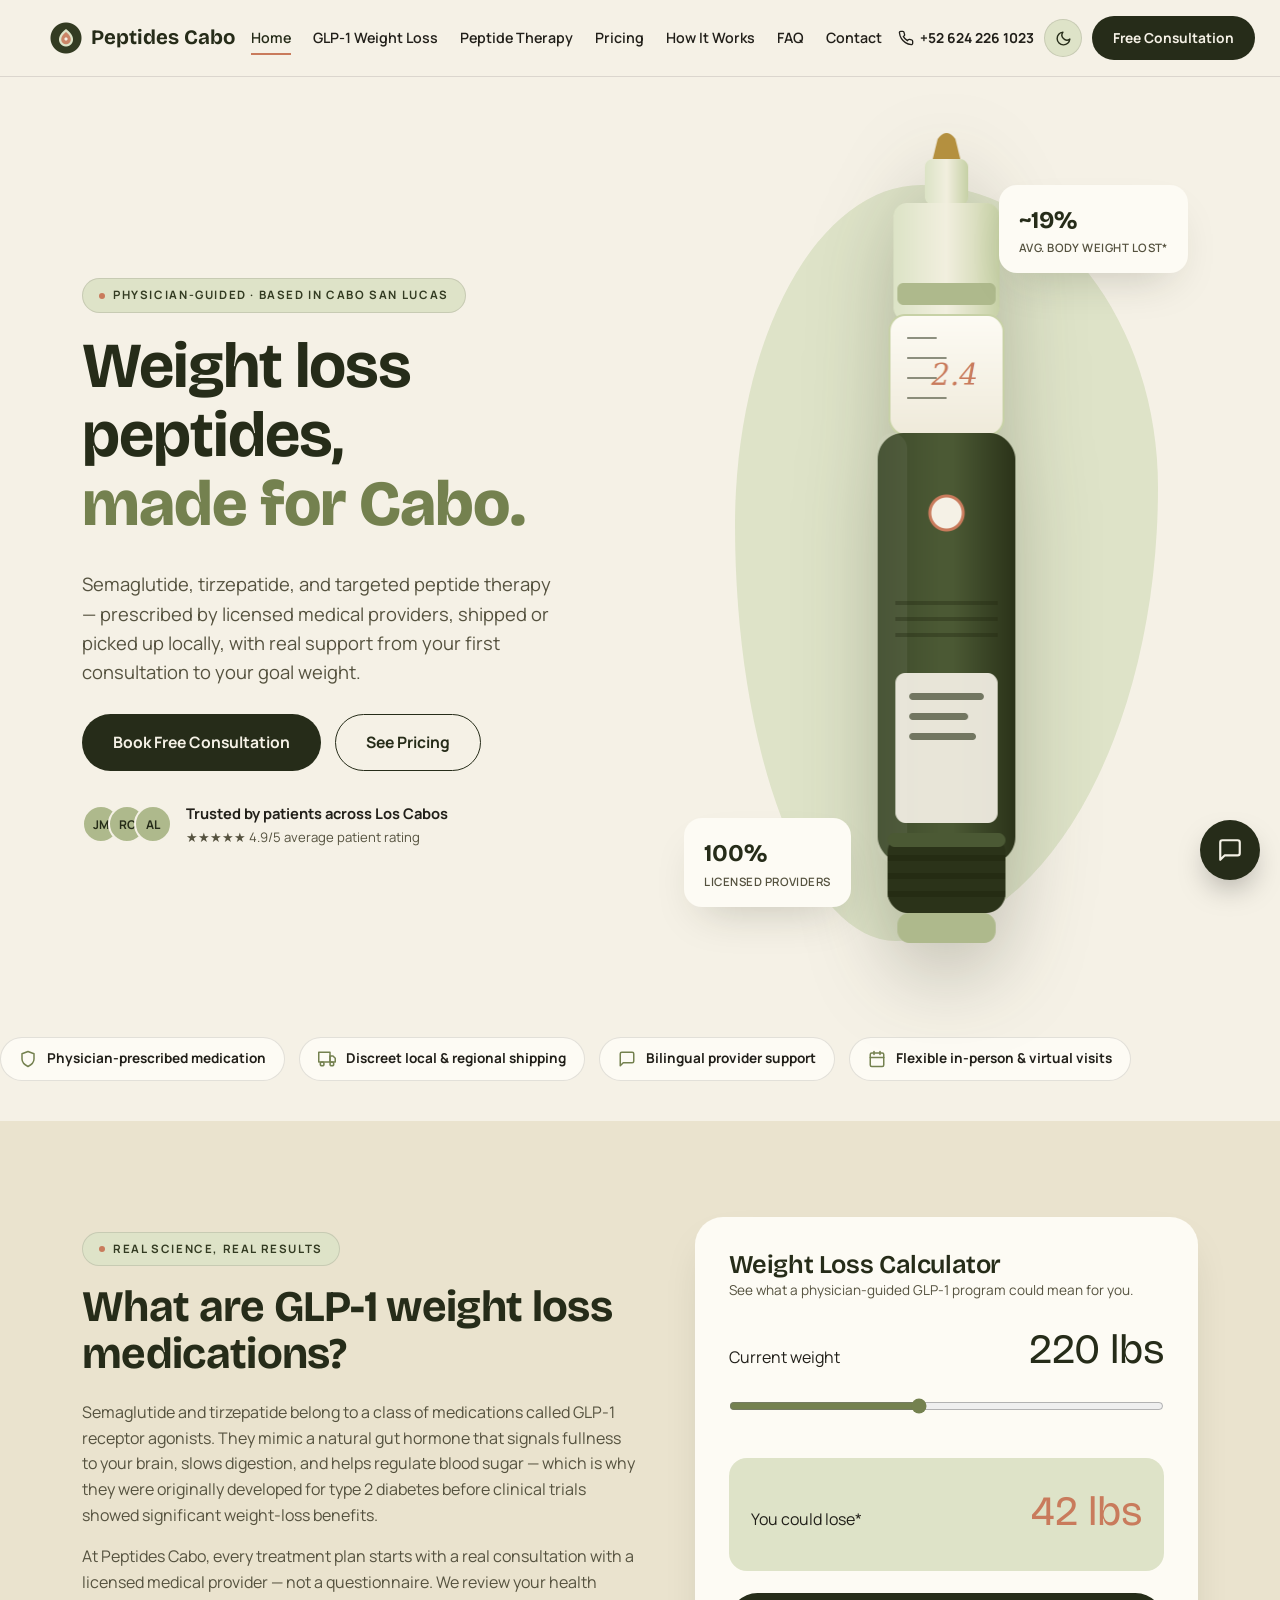
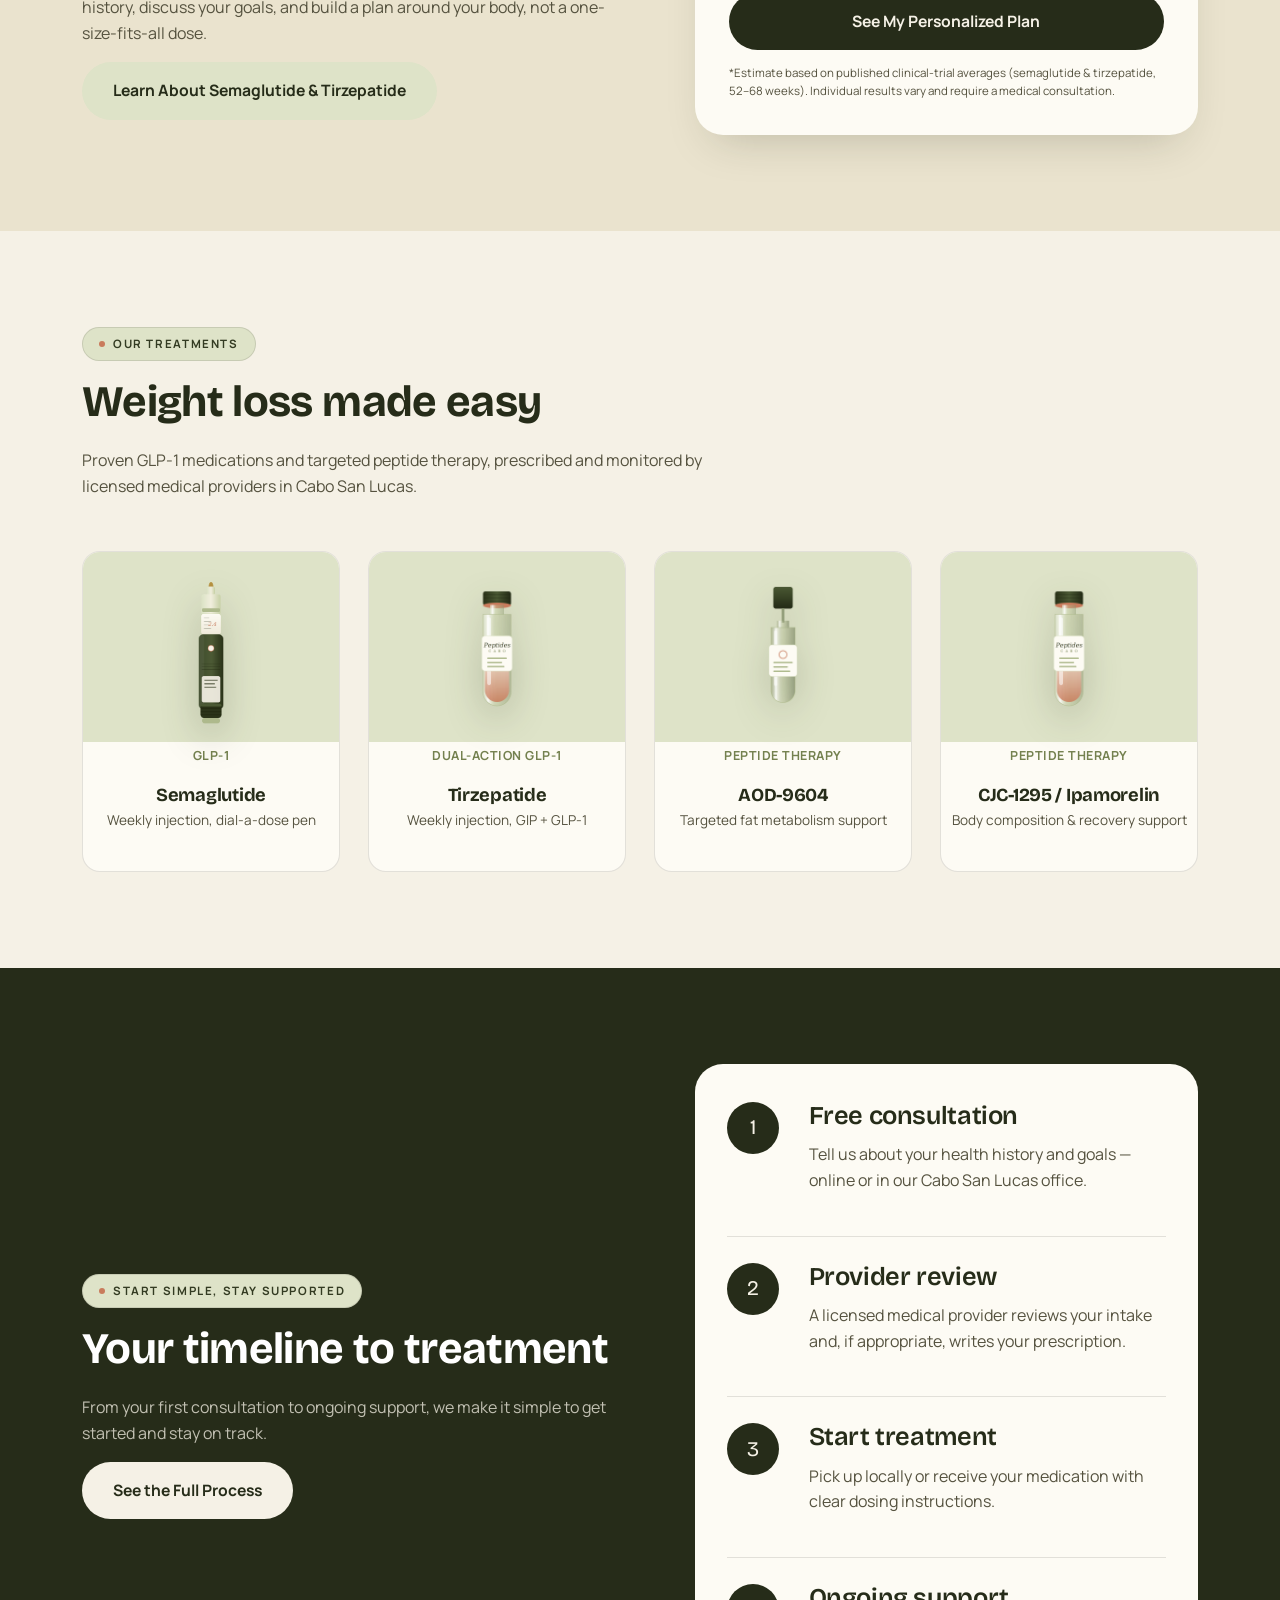
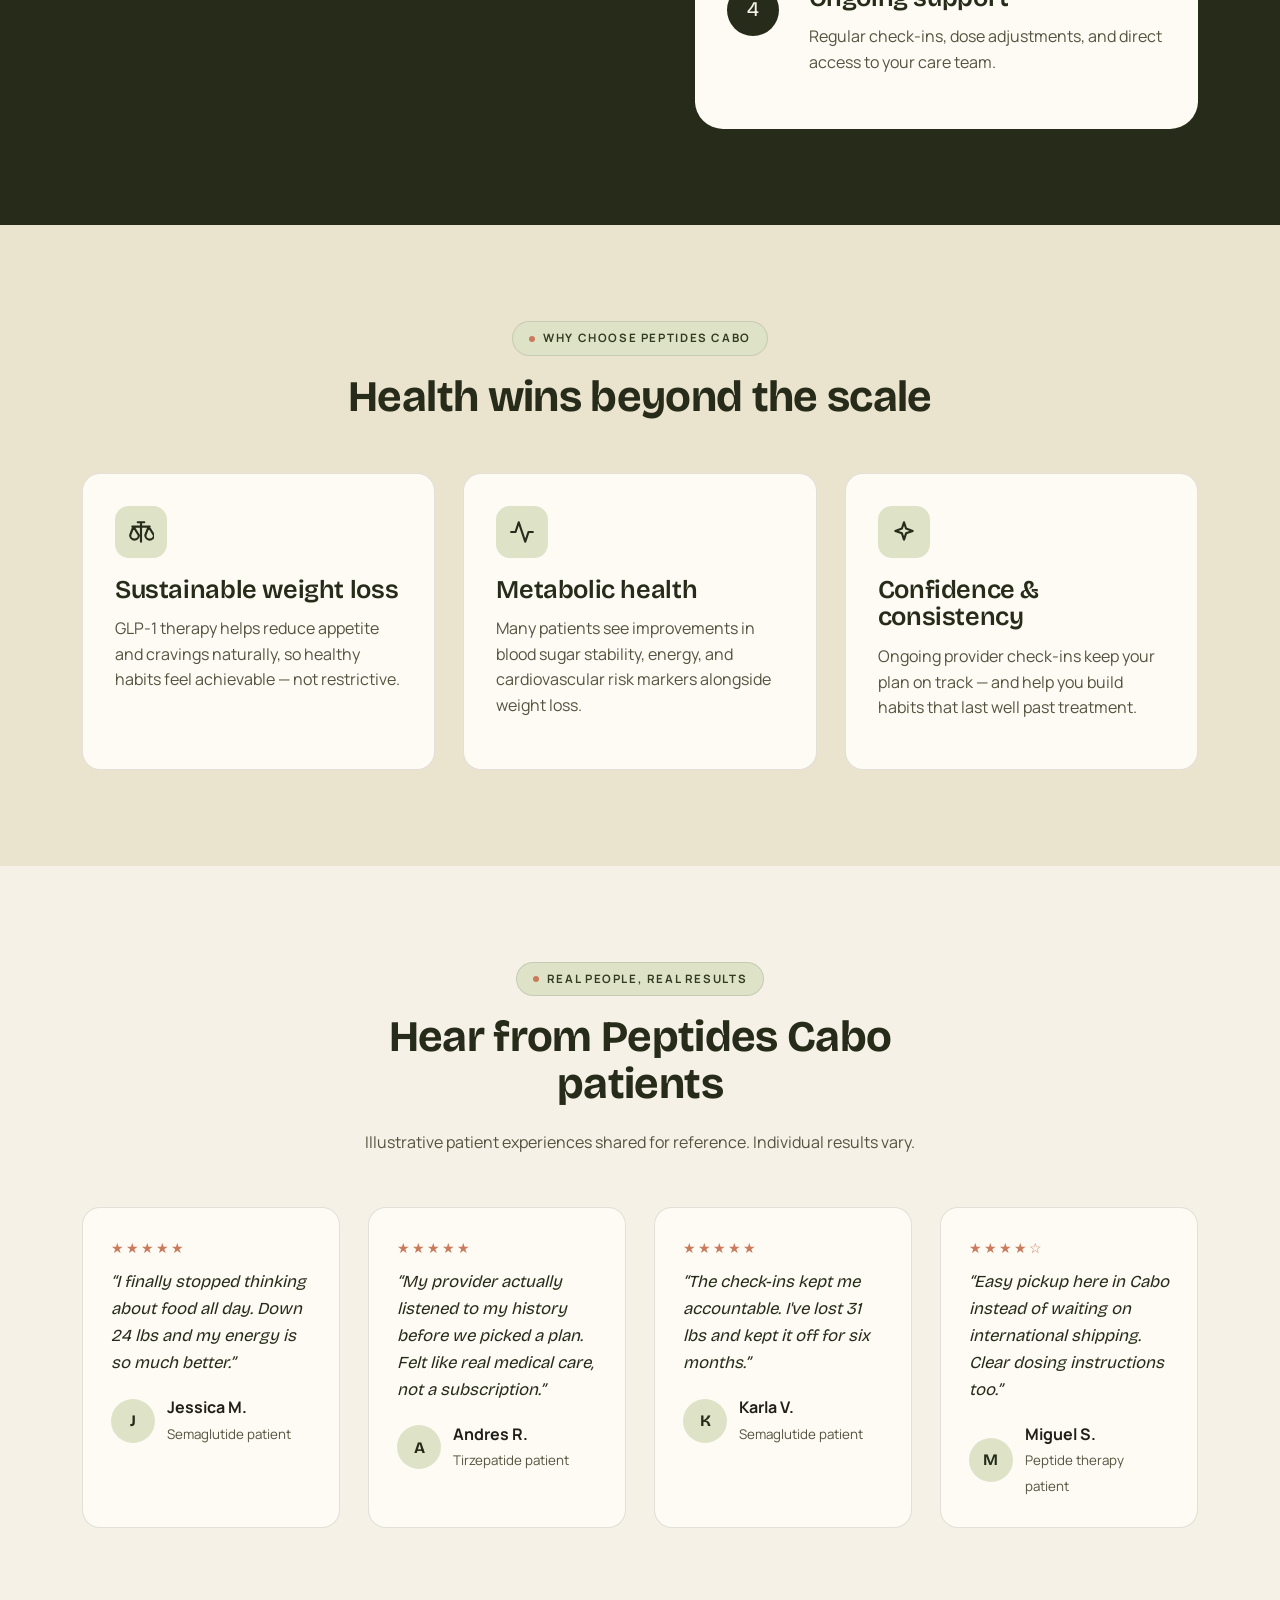
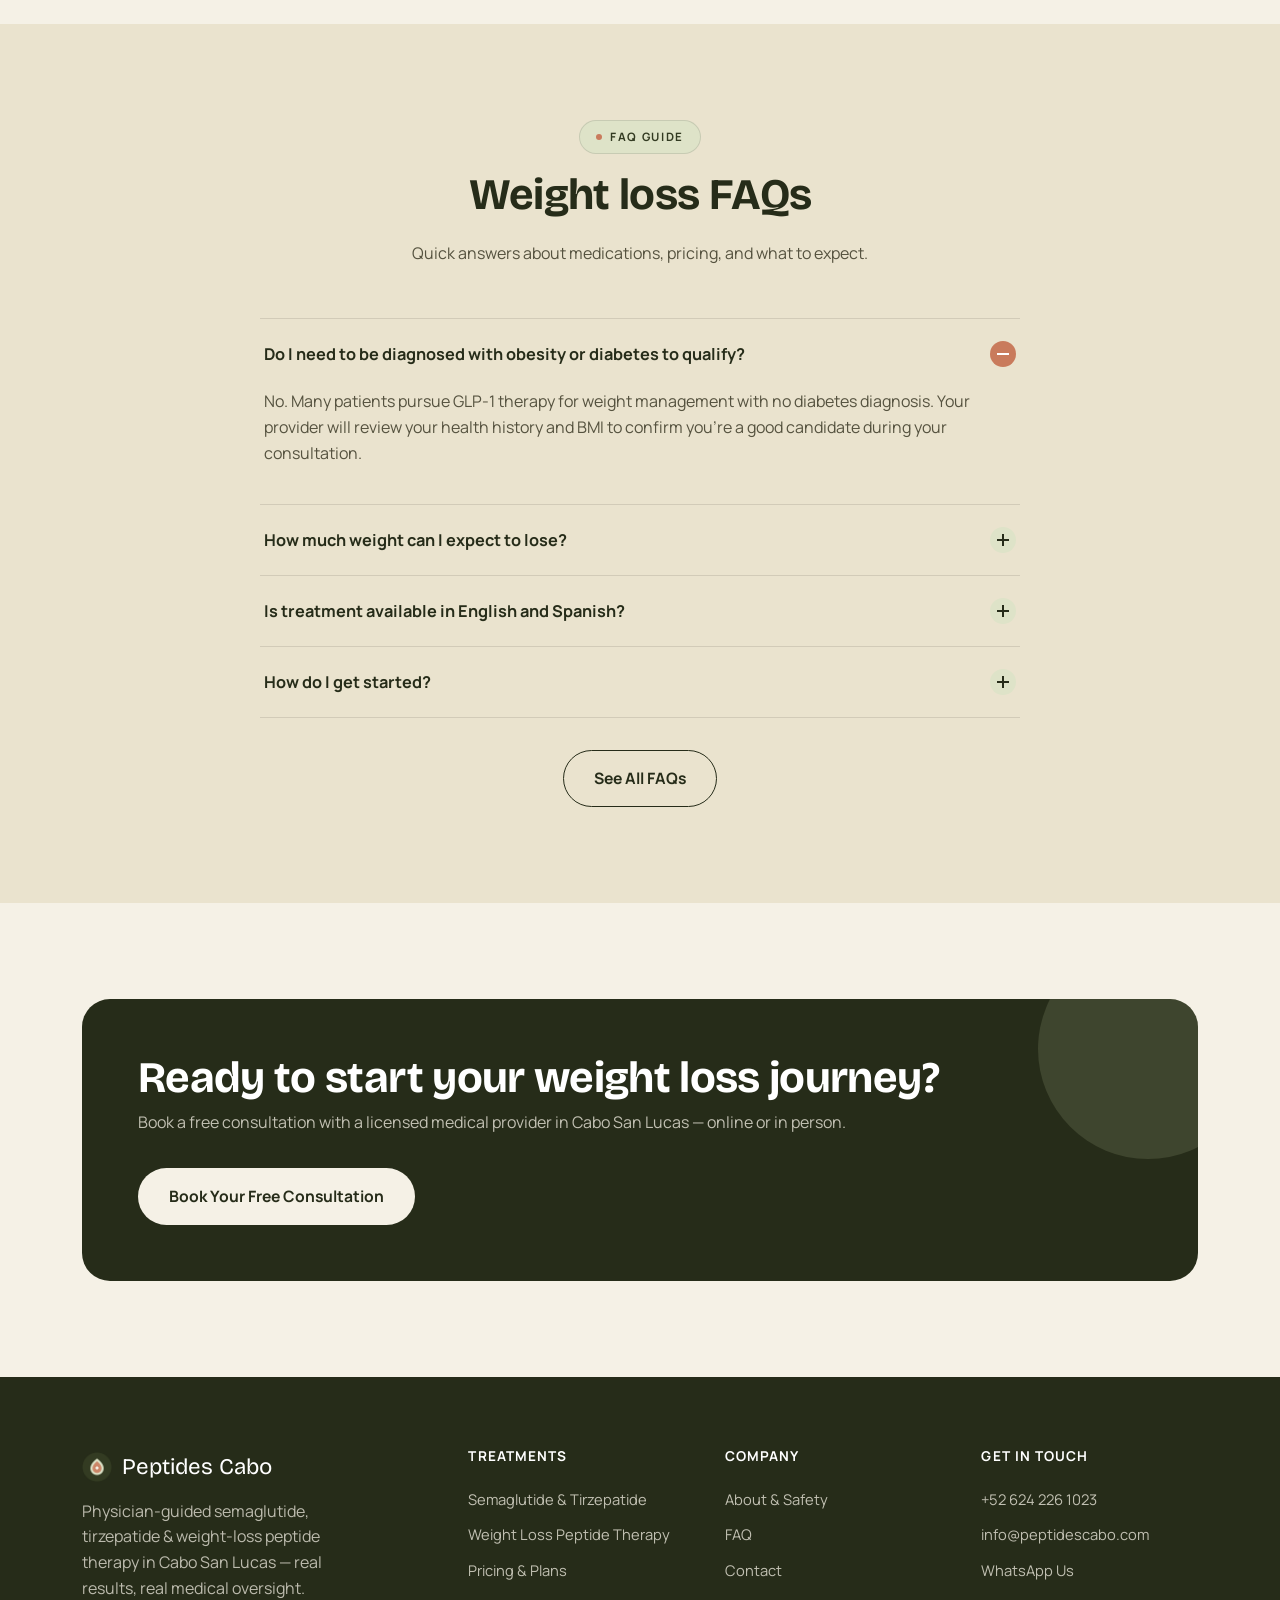
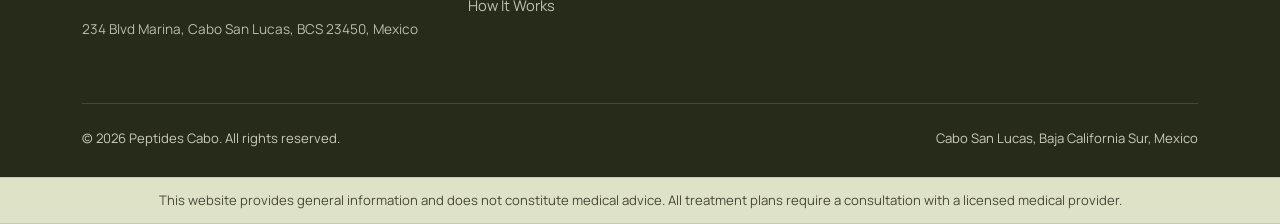
==== commit 4a29117f: "Update CTA phone/WhatsApp number to +52 624 226 1023 Co-Authored-By: Claude Sonnet 5.5 <noreply@anth" ====
--- a/index.html
+++ b/index.html
@@ -42,7 +42,7 @@
     "url": "https://peptidescabo.com/",
     "logo": "https://peptidescabo.com/assets/img/logo-mark.png",
     "image": "https://peptidescabo.com/assets/img/logo-mark.png",
-    "telephone": "+526243186477",
+    "telephone": "+526242261023",
     "email": "info@peptidescabo.com",
     "priceRange": "$$",
     "medicalSpecialty": "Bariatrics",
@@ -93,9 +93,9 @@
       <a href="contact.html" class="btn btn-primary nav-links-cta">Free Consultation</a>
     </nav>
     <div class="nav-cta">
-      <a href="tel:+526243186477" class="nav-phone">
+      <a href="tel:+526242261023" class="nav-phone">
         <svg width="16" height="16" viewBox="0 0 24 24" fill="none" stroke="currentColor" stroke-width="2"><path d="M22 16.92v3a2 2 0 0 1-2.18 2 19.79 19.79 0 0 1-8.63-3.07 19.5 19.5 0 0 1-6-6 19.79 19.79 0 0 1-3.07-8.67A2 2 0 0 1 4.11 2h3a2 2 0 0 1 2 1.72c.127.96.361 1.903.7 2.81a2 2 0 0 1-.45 2.11L8.09 9.91a16 16 0 0 0 6 6l1.27-1.27a2 2 0 0 1 2.11-.45c.907.339 1.85.573 2.81.7A2 2 0 0 1 22 16.92z"/></svg>
-        <span class="nav-phone-text">+52 624 318 6477</span>
+        <span class="nav-phone-text">+52 624 226 1023</span>
       </a>
       <button class="theme-toggle" id="themeToggle" aria-label="Toggle dark mode" type="button">
         <svg class="icon-moon" viewBox="0 0 24 24" fill="none" stroke="currentColor" stroke-width="2" stroke-linecap="round" stroke-linejoin="round"><path d="M21 12.79A9 9 0 1 1 11.21 3 7 7 0 0 0 21 12.79z"/></svg>
@@ -371,9 +371,9 @@
       </div>
       <div>
         <h4>Get in Touch</h4>
-        <a href="tel:+526243186477">+52 624 318 6477</a>
+        <a href="tel:+526242261023">+52 624 226 1023</a>
         <a href="mailto:info@peptidescabo.com">info@peptidescabo.com</a>
-        <a href="https://wa.me/526243186477?text=Hi%20Peptides%20Cabo%2C%20I%27d%20like%20to%20book%20a%20free%20consultation." target="_blank" rel="noopener">WhatsApp Us</a>
+        <a href="https://wa.me/526242261023?text=Hi%20Peptides%20Cabo%2C%20I%27d%20like%20to%20book%20a%20free%20consultation." target="_blank" rel="noopener">WhatsApp Us</a>
       </div>
     </div>
     <div class="footer-bottom">
